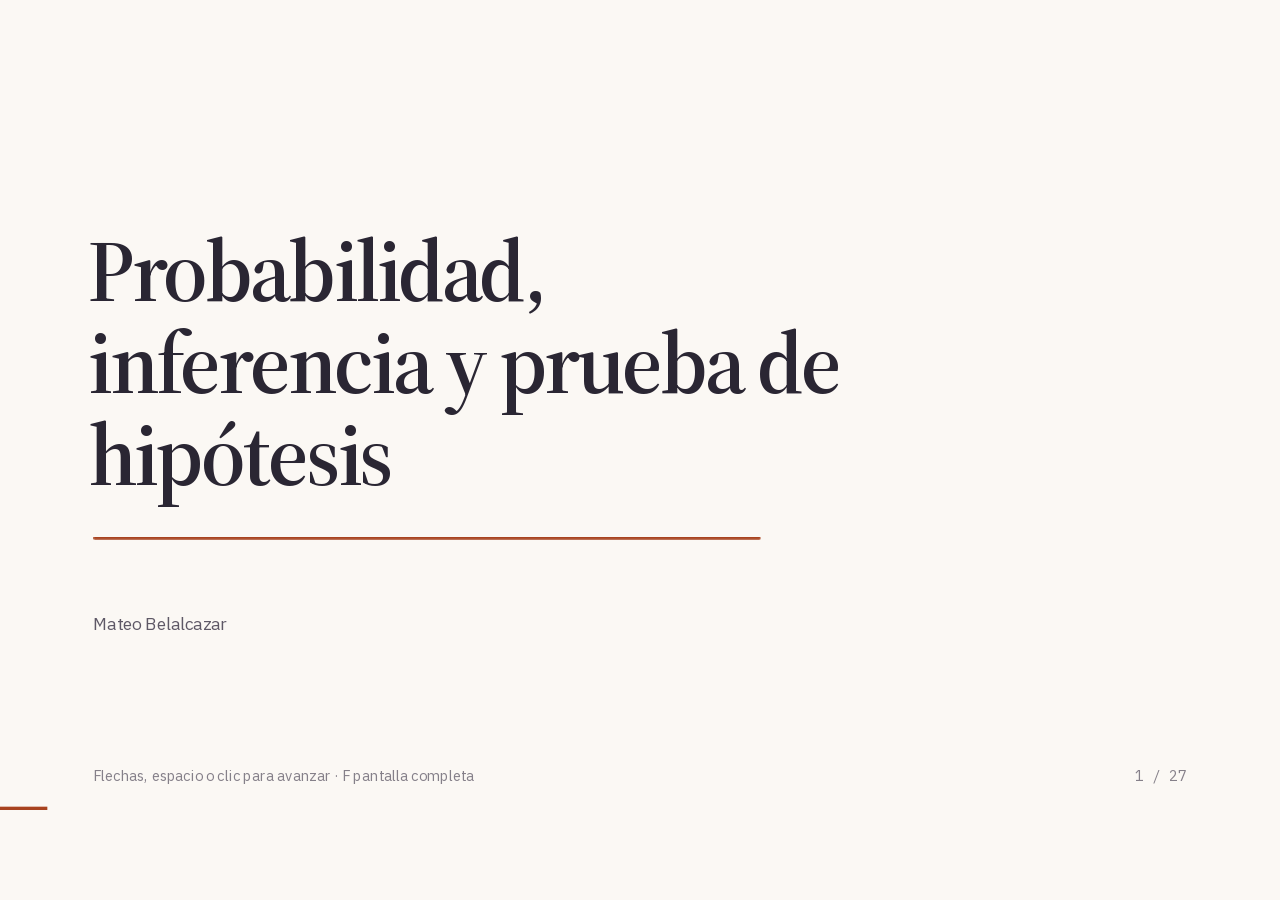
==== estadistica/2026-2/probabilidad-inferencia-y-prueba-de-hipotesis/index.html @ 4b1bc94d "Publica Probabilidad, inferencia y prueba de hipótesis (estadistica/2026-2/probabilidad-inferencia-y" ====
<!doctype html>
<html lang="es">
<head>
<meta charset="utf-8">
<meta name="viewport" content="width=device-width, initial-scale=1">
<title>Probabilidad, inferencia y prueba de hipótesis</title>
<link rel="stylesheet" href="motor/motor.css">
<link rel="stylesheet" href="clase.css">
</head>
<body>
<!-- Clase 13 de Estadística (2026-2). Contenido: el Word base de la clase
     (encuesta del 21 nov y notas del docente del 22 nov). Motor: copia fija en motor/ (uso en motor/MOTOR.md).
     Figuras propias en clase.js.
     Revisar: uv run ~/Desktop/Cursos/diapositivas-web/herramientas/clase.py revisar <carpeta de la clase> -->
<main id="lienzo" data-titulo="Probabilidad, inferencia y prueba de hipótesis">

  <!-- 1 Portada -->
  <section class="diapositiva portada">
    <h1 class="largo">Probabilidad, inferencia y prueba de hipótesis</h1>
    <hr class="regla">
    <p class="pie">Mateo Belalcazar</p>
  </section>

  <!-- 2 Puente · flechas · foco por pasos · 3 (la flecha de muestra a población en el último) -->
  <section class="diapositiva">
    <h2>De la muestra a la población</h2>
    <ul class="lista ancho">
      <li>En la investigación científica buscamos <b>analizar datos</b> y obtener <b>conclusiones</b>.</li>
      <li>Casi siempre esas conclusiones se basan en un grupo de personas, pero buscamos generalizarlas a un grupo <b>más amplio</b>. Por eso en estadística se distinguen dos tipos de análisis.</li>
    </ul>
    <ol class="bloque flechas" data-foco>
      <li><h3>Análisis descriptivo</h3><ul class="lista"><li>Describe la <b>muestra</b>, es decir, las personas que respondieron el cuestionario, o la base de datos directamente.</li><li>Sus conclusiones se limitan a esas personas.</li><li>Se resume con <b>estadísticos</b> como la media, la desviación estándar o las frecuencias.</li></ul></li>
      <li><h3>Análisis inferencial</h3><ul class="lista"><li>Busca <b>generalizar</b> a personas que no participaron.</li><li>Por ejemplo, a todos los estudiantes de psicología.</li><li>Usa la muestra para <b>estimar</b> cómo es la <b>población</b>.</li></ul></li>
    </ol>
    <svg class="diagrama de-muestra" viewBox="0 0 1640 56" aria-label="De la muestra a la población">
      <g data-paso>
        <text class="principal" x="400" y="28">muestra</text>
        <path class="flecha principal" d="M540 28 L1080 28"/>
        <text class="principal" x="1240" y="28">población</text>
      </g>
    </svg>
  </section>

  <!-- 3 Concepto · diagrama geométrico · trazo que se dibuja · 2 -->
  <section class="diapositiva">
    <h2>Población y muestra</h2>
    <div class="columnas centradas" style="--plantilla: 700px 1fr">
      <svg class="diagrama poblacion" viewBox="0 0 700 560">
        <circle cx="350" cy="285" r="262"/>
        <text x="350" y="92">Población</text>
        <g data-paso>
          <circle class="principal" cx="350" cy="380" r="118"/>
          <text class="principal" x="350" y="358">Muestra</text>
          <text class="principal it" x="350" y="412">M</text>
        </g>
        <g data-paso>
          <path class="flecha principal" d="M350 262 L350 196"/>
          <text class="nota inicio" x="370" y="232">estima</text>
          <text class="it" x="350" y="160">μ</text>
        </g>
      </svg>
      <div class="pila">
        <ul class="lista">
          <li>La <b>población</b> es el conjunto completo de personas que nos interesa estudiar.</li>
          <li>Sus características son <b>parámetros</b> (μ) y casi nunca las conocemos, porque habría que medir a todos.</li>
          <li>La <b>muestra</b> es la parte de la población que sí medimos.</li>
          <li>Sus características son <b>estadísticos</b> (<span class="sim">M</span>) y sirven para <b>estimar</b> los parámetros.</li>
        </ul>
        <p class="recuadro" data-paso="2">La <b>inferencia</b> usa lo que medimos en la <b>muestra</b> para hablar de toda la <b>población</b>.</p>
      </div>
    </div>
  </section>

  <!-- 4 Concepto · cajas sólidas en tres columnas · foco por pasos · 4 (la nota de la probabilidad en el último) -->
  <section class="diapositiva" id="inferencia">
    <h2>¿Para qué sirve la inferencia estadística?</h2>
    <ol class="bloque cajas" data-foco data-columnas="3">
      <li><h3>Estimaciones</h3><p>Conocer los <b>parámetros de la población</b> a partir de una muestra.</p><p><i>Ejemplo.</i> Si encuestamos a 300 estudiantes, ¿cuántas horas duermen en promedio todos los estudiantes de la universidad?</p></li>
      <li><h3>Predicciones</h3><p>Estimar los parámetros poblacionales <b>en el futuro</b>.</p><p><i>Ejemplo.</i> Con una encuesta a 1.000 votantes, ¿quién ganará las próximas elecciones?</p></li>
      <li><h3>Toma de decisiones</h3><p>Comparar estimadores frente a un parámetro.</p><p><i>Ejemplo.</i> Un grupo recibe una terapia y otro no. ¿La terapia reduce la ansiedad, o la diferencia entre los grupos se debe al azar?</p></li>
    </ol>
    <p class="recuadro" data-paso="4">Para entender la inferencia hay que entender primero la <b>probabilidad</b>, porque al generalizar de la muestra a la población siempre hay <b>incertidumbre</b>, y la probabilidad es la forma de cuantificarla.</p>
  </section>

  <!-- 5 Actividad ancla · monedas (clase.js) · proceso por clic · 2 -->
  <section class="diapositiva" id="moneda">
    <h2>Ejemplo 1: lanzar una moneda 10 veces</h2>
    <p>Imaginen que lanzamos una moneda <b>10 veces</b>. ¿Qué es más probable?</p>
    <ul class="lista">
      <li>Obtener <b>6 sellos</b>.</li>
      <li>Obtener <b>1 solo sello</b>.</li>
    </ul>
    <svg class="fig monedas" viewBox="0 0 1640 300" aria-label="Diez lanzamientos: nueve caras y un sello"></svg>
    <p class="recuadro" data-paso="2">¿Qué probabilidad había de que ocurriera <b>esto</b>? Cada uno responde y dice <b>por qué</b>.</p>
  </section>

  <!-- 6 Concepto · recta numérica · los puntos cambian · 4 -->
  <section class="diapositiva">
    <h2>Definición de probabilidad</h2>
    <div class="columnas centradas" style="--plantilla: minmax(0, 1fr) minmax(0, 1fr)">
      <ul class="lista">
        <li>La <b>probabilidad</b> cuantifica qué tan posible es que ocurra un suceso <b>aleatorio</b> (no se aplica a los determinísticos).</li>
        <li>Se expresa con un número entre <b>0</b> y <b>1</b>.</li>
        <li>Cuanto más cerca de 1, más probable es.</li>
        <li>No elimina la <b>incertidumbre</b> sobre el resultado, pero permite cuantificarla.</li>
      </ul>
      <div class="pila">
        <figure class="recta" data-de="0" data-a="1" data-marcas="0 0.5 1" data-activa="0; 0.5; 1" data-espera
                data-rotulos="0=Imposible; 0.5=Puede o no ocurrir; 1=Seguro"></figure>
        <ul class="bloque linea-lateral" data-foco>
          <li data-paso="1">Pasar una materia de psicología con un 1 en la nota final. <b><span class="sim">P</span>&nbsp;=&nbsp;0</b></li>
          <li data-paso="2">Que el próximo bebé que nazca en Cali sea niña. <b><span class="sim">P</span>&nbsp;≈&nbsp;0,5</b></li>
          <li data-paso="3">Tirar un dado y sacar un número del 1 al 6. <b><span class="sim">P</span>&nbsp;=&nbsp;1</b></li>
          <li data-paso="4">Y, ¿sacar un <b>7</b> al tirar un dado?</li>
        </ul>
      </div>
    </div>
  </section>

  <!-- 7 Concepto · cajas delineadas · foco por pasos · 2 -->
  <section class="diapositiva">
    <h2>Calcular la probabilidad, paso 1: experimento aleatorio</h2>
    <ul class="lista ancho">
      <li>Un <b>experimento aleatorio</b> es la reproducción controlada de un fenómeno.</li>
      <li><b>Conocemos de antemano</b> los resultados posibles, pero no podemos predecir <b>cuál saldrá</b> en cada intento.</li>
      <li>El <b>espacio muestral</b> (Ω) es el conjunto de todos los resultados posibles.</li>
      <li>Es lo primero que se identifica para <b>calcular una probabilidad</b>.</li>
    </ul>
    <ol class="bloque cajas delineadas" data-foco data-columnas="2">
      <li><h3>Moneda</h3><p class="mono">Ω = {cara, sello}</p><p>Dos resultados posibles en cada lanzamiento.</p></li>
      <li><h3>Dado</h3><p class="mono">Ω = {1, 2, 3, 4, 5, 6}</p><p>Seis resultados posibles, todos igual de probables.</p></li>
    </ol>
  </section>

  <!-- 8 Concepto · cifra grande · contador · 2 -->
  <section class="diapositiva">
    <h2>Calcular la probabilidad, paso 2: regla de Laplace</h2>
    <p class="ancho">Si todos los resultados de un experimento son <b>igual de probables</b>, la probabilidad de un suceso es la proporción de casos que lo cumplen.</p>
    <div class="cifra laplace"><span class="sim">P</span>(A) = <span class="fraccion"><span>casos favorables</span><span>casos posibles</span></span></div>
    <div class="pila" data-paso="1">
      <div class="cifra mediana" data-contar><span class="sim">P</span>(cara) = 1/2 = 0,50</div>
      <div class="cifra mediana" data-contar><span class="sim">P</span>(sacar un 6) = 1/6 ≈ 0,17</div>
    </div>
    <p class="recuadro" data-paso="2">La regla equivale a una <b>frecuencia relativa teórica</b>, porque divide los casos favorables entre el total de casos posibles <b>antes</b> de realizar el experimento.</p>
  </section>

  <!-- 9 Concepto · máquina de Galton (clase.js) · proceso por clic · 5 (tres bolas una por una, 100 y 1.000) -->
  <section class="diapositiva arriba" id="galton">
    <h2>La máquina de Galton</h2>
    <div class="columnas centradas" style="--plantilla: minmax(0, 1fr) 900px">
      <ul class="lista">
        <li>Cada clavo es una <b>moneda</b>.</li>
        <li>Si sale cara, la bola va a la derecha, y si sale sello, a la izquierda.</li>
        <li>Cada bola pasa por diez clavos, así que es como lanzar <b>diez monedas</b> y contar las caras.</li>
        <li data-paso="5">Los resultados <b>centrales</b> (4, 5 o 6 caras) son los más frecuentes.</li>
        <li data-paso="5">Los <b>extremos</b> (0 o 10 caras) son muy poco frecuentes.</li>
        <li data-paso="5">Con muchas bolas, el histograma se aproxima a una curva en forma de <b>campana</b>.</li>
      </ul>
      <svg class="fig galton" viewBox="380 0 880 670" aria-label="Máquina de Galton con el histograma de caras"></svg>
    </div>
  </section>

  <!-- 10 Concepto · la misma máquina con un test respondido al azar (clase.js) · proceso por clic · 7 + deslizador de la probabilidad -->
  <section class="diapositiva arriba" id="test">
    <h2>Un test de 10 preguntas respondido al azar</h2>
    <div class="columnas centradas" style="--plantilla: minmax(0, 1fr) 780px">
      <div class="pila">
        <ul class="lista">
          <li>Cada bola es un <b>estudiante</b> que responde, <b>sin haber estudiado</b>, un examen de 10 preguntas de verdadero o falso.</li>
          <li>Cada clavo es una <b>pregunta</b>. Si acierta, la bola va a la derecha (+1 punto), y si falla, a la izquierda (0 puntos), con probabilidad 1/2, como al lanzar una moneda.</li>
          <li>La casilla donde cae la bola es su <b>puntaje total</b>, de 0 a 10.</li>
        </ul>
        <div class="relevo">
          <p class="recuadro" data-paso="1"><b>Un estudiante.</b> No podemos predecir su puntaje exacto, pero vemos cómo se construye pregunta por pregunta. Saca <b data-resultado="0"></b>.</p>
          <p class="recuadro" data-paso="2"><b>Otro estudiante.</b> Responde igual, al azar, y saca <b data-resultado="1"></b>. El puntaje cambia de una persona a otra.</p>
          <p class="recuadro" data-paso="3"><b>Un tercer estudiante.</b> Saca <b data-resultado="2"></b>. Con tres personas todavía no se ve ningún patrón.</p>
          <p class="recuadro" data-paso="4"><b>100 estudiantes.</b> Es como aplicar el test a un curso completo que responde al azar. La mayoría queda en el medio.</p>
          <p class="recuadro" data-paso="5"><b>1.000 estudiantes.</b> Los puntajes <b>centrales</b> (4, 5 o 6 aciertos) son los más frecuentes y los <b>extremos</b> (0 o 10) son muy poco frecuentes.</p>
          <p class="recuadro" data-paso="6"><b>¿Y si el test es fácil o difícil?</b> Si la probabilidad de acertar es alta, los puntajes se amontonan arriba; si es baja, abajo. En los dos casos la distribución queda <b>sesgada</b>, es decir, asimétrica.</p>
          <p class="recuadro" data-paso="7">¿Cuándo sospechamos que alguien <b>no</b> respondió al azar?</p>
        </div>
      </div>
      <div class="pila">
        <svg class="fig galton" viewBox="380 0 880 670" aria-label="Máquina de Galton con el histograma de puntajes"></svg>
        <div class="control en-fila prob-control" data-paso="6"><span class="rotulo-control">Probabilidad de acertar cada pregunta</span>
          <div class="cifra mediana prob-valor">0,50</div>
          <span class="extremo">Difícil</span>
          <input type="range" class="deslizador prob" min="0.1" max="0.9" step="0.05" value="0.5" aria-label="Probabilidad de acertar cada pregunta">
          <span class="extremo">Fácil</span></div>
      </div>
    </div>
  </section>

  <!-- 11 Concepto · línea de tiempo vertical · foco por pasos · 4 -->
  <section class="diapositiva" id="origen">
    <h2>Origen de la distribución normal</h2>
    <ol class="bloque linea-tiempo" data-foco>
      <li data-rotulo="1733"><h3>Abraham de Moivre</h3><p>La obtiene al calcular la probabilidad de sacar cierto número de caras en muchos lanzamientos de una moneda.</p></li>
      <li data-rotulo="1809"><h3>Carl Friedrich Gauss</h3><p>La usa para describir los errores al medir la posición de los astros. Por eso se le llama <b>campana de Gauss</b>.</p></li>
      <li data-rotulo="1810"><h3>Pierre-Simon Laplace</h3><p>Muestra que la suma de muchos efectos pequeños e independientes tiende a esta forma.</p></li>
      <li data-rotulo="Hacia 1890"><h3>Galton y Pearson</h3><p>Difunden el nombre <b>normal</b>, porque se creía que era la forma habitual en que se reparten las medidas.</p></li>
    </ol>
    <div class="recuadro" data-paso="4">
      <ul class="lista">
        <li>Por el <b>teorema del límite central</b>, lo que resulta de sumar muchos efectos pequeños e independientes tiende a ser normal, como en la máquina de Galton.</li>
        <li>La <b>ley de los grandes números</b> dice que, con muchos casos, la media de la muestra se acerca a la media de la población.</li>
        <li>Hoy sabemos que no todas las variables son normales. El tiempo de reacción, por ejemplo, es <b>asimétrico</b>.</li>
      </ul>
    </div>
  </section>

  <!-- 12 Concepto · curva normal (clase.js) · los puntos cambian · 2 -->
  <section class="diapositiva arriba" id="normal">
    <h2>Distribución normal: curva normal o campana de Gauss</h2>
    <ul class="lista ancho">
      <li>La <b>distribución normal</b> es una distribución de probabilidad continua, <b>simétrica</b> y con forma de <b>campana</b>, en la que la media, la mediana y la moda coinciden.</li>
      <li>Queda definida por dos valores, la <b>media</b>, que marca el centro, y la <b>desviación estándar</b>, que marca qué tan ancha es.</li>
      <li>La mayoría de los datos queda cerca de la media y, mientras más nos alejamos de ella, hay menos casos.</li>
    </ul>
    <svg class="fig normal" viewBox="0 0 1640 430" aria-label="Histograma de datos con la curva normal"></svg>
  </section>

  <!-- 13 Caso · cajas delineadas · foco por pasos · 3 -->
  <section class="diapositiva">
    <h2>Ejemplo 2: memoria en jóvenes y adultos mayores</h2>
    <p class="ancho">Un grupo de investigación de <b>Cali</b> quiere saber si la memoria cambia con la edad.</p>
    <ol class="bloque cajas delineadas" data-foco data-columnas="3">
      <li><h3>Participantes</h3><p>60 personas, 30 <b class="x">estudiantes universitarios</b> de 18 a 25 años y 30 <b class="y">adultos mayores</b> de 65 a 80 años que asisten a centros de día de la ciudad.</p></li>
      <li><h3>Prueba</h3><p>Todos presentaron la misma prueba de <b>memoria verbal</b>. Escucharon una lista de palabras y, 20 minutos después, dijeron todas las que recordaban. El puntaje va de 0 a 100.</p></li>
      <li><h3>Pregunta</h3><p>¿La memoria de los <b class="x">jóvenes</b> es distinta de la de los <b class="y">mayores</b>, o la diferencia entre sus medias puede deberse al <b>azar</b> del muestreo?</p></li>
    </ol>
    <p class="nota">Caso con fines didácticos.</p>
  </section>

  <!-- 14 Caso · curvas de grupos (clase.js) · los puntos cambian · 3 + deslizador -->
  <section class="diapositiva arriba" id="memoria">
    <h2>Ejemplo 2: las curvas de los dos grupos</h2>
    <div class="columnas" style="--plantilla: 1000px minmax(0, 1fr)">
      <div class="pila">
        <svg class="fig curvas" viewBox="0 0 1100 470" aria-label="Curvas de memoria de jóvenes y mayores"></svg>
        <div class="control en-fila"><span class="rotulo-control">Diferencia de medias</span>
          <div class="cifra mediana dif">9,3</div>
          <input type="range" class="deslizador" min="0" max="24" step="0.1" value="9.3" aria-label="Diferencia de medias"></div>
      </div>
      <div class="pila lado-texto">
        <ul class="lista">
          <li data-paso="2">Cuando las curvas se <b>solapan</b> mucho, la diferencia entre las medias podría deberse al <b>azar</b>. El investigador podría concluir: «¿Para qué hablar de dos grupos diferentes, si parecen comportarse igual?».</li>
          <li data-paso="3">Cuando se <b>separan</b>, es más difícil atribuirla al azar. El investigador podría concluir: «Definitivamente son dos grupos diferentes; no podemos tratar ambas poblaciones como iguales».</li>
        </ul>
      </div>
    </div>
  </section>

  <!-- 15 Concepto · cajas con línea lateral · foco por pasos · 2 -->
  <section class="diapositiva">
    <h2>La hipótesis de investigación</h2>
    <ul class="lista ancho">
      <li>Es una <b>respuesta provisional</b> a la pregunta de investigación.</li>
      <li>Predice cómo se relacionan dos o más variables y se pone a <b>prueba</b> con datos.</li>
      <li>Guía el diseño del estudio, la recolección de los datos y la <b>elección de la prueba</b> estadística.</li>
      <li>Toda hipótesis tiene <b>dos o más variables</b>, <b>conectores lógicos</b> y una <b>unidad de análisis</b>.</li>
    </ul>
    <ul class="bloque cajas con-linea" data-foco data-columnas="1">
      <li><h3>Pregunta</h3><p>¿El rendimiento académico se relaciona con el nivel educativo de los padres?</p></li>
      <li><h3>Hipótesis</h3><p>A <b>mayor</b> nivel educativo de los padres, <b>mayor</b> rendimiento académico.</p></li>
    </ul>
  </section>

  <!-- 16 Concepto · tabla · foco por pasos · 2 -->
  <section class="diapositiva">
    <h2>Tipos de hipótesis</h2>
    <ul class="lista ancho">
      <li>Según la pregunta, una hipótesis <b>compara grupos</b> o <b>relaciona variables</b>.</li>
      <li>Puede indicar o no la <b>dirección</b> que se espera. Las hipótesis con dirección se llaman <b>unilaterales</b> y las que no tienen dirección, <b>bilaterales</b>.</li>
    </ul>
    <table class="tabla" data-foco>
      <thead><tr><th></th><th>Sin dirección (bilateral)</th><th>Con dirección (unilateral)</th></tr></thead>
      <tbody>
        <tr><td><b>Comparación</b></td><td>El grupo 1 es <b>diferente</b> al grupo 2 en X</td><td>El grupo 1 tiene <b>más</b> X que el grupo 2</td></tr>
        <tr><td><b>Relación</b></td><td>X <b>se relaciona</b> con Y</td><td>A <b>mayor</b> X, <b>mayor</b> (o menor) Y</td></tr>
      </tbody>
    </table>
  </section>

  <!-- 17 Actividad · instrucciones · 0 -->
  <section class="diapositiva">
    <h2>Ejercicio: de la pregunta a la hipótesis</h2>
    <p>Por parejas, escriban la <b>hipótesis de investigación</b> de cada pregunta, una vez <b>sin dirección</b> y otra <b>con dirección</b>.</p>
    <ol class="instrucciones">
      <li>¿El tiempo en redes sociales se relaciona con la calidad del sueño?</li>
      <li>¿El estrés académico es distinto entre quienes trabajan y quienes no?</li>
      <li>¿El tipo de colegio se relaciona con la carrera que se elige?</li>
    </ol>
  </section>

  <!-- 18 Concepto · cajas sólidas · foco por pasos · 3 -->
  <section class="diapositiva">
    <h2>Hipótesis estadísticas</h2>
    <p class="ancho">En estadística, las hipótesis se escriben como afirmaciones sobre la <b>población</b> y siempre se plantean en un <b>par complementario</b>.</p>
    <ol class="bloque cajas" data-foco data-columnas="2">
      <li><h3>H<sub>0</sub>, hipótesis nula</h3><p>Es lo que se supone <b>cierto al inicio</b>. Dice que <b>no hay</b> diferencia o que <b>no hay</b> relación entre las variables.</p></li>
      <li><h3>H<sub>1</sub>, hipótesis alternativa</h3><p>Es la afirmación <b>contraria</b> a H<sub>0</sub>. Recoge lo que el investigador <b>espera</b> encontrar y lo que busca respaldar con los datos.</p></li>
    </ol>
    <div class="recuadro" data-paso>
      <ul class="lista">
        <li>Como en un <b>juicio</b>, el acusado es <b>inocente</b> (H<sub>0</sub>) hasta que las <b>pruebas</b> digan lo contrario.</li>
        <li>En la investigación, esas pruebas son los <b>datos</b> de la muestra.</li>
        <li>La hipótesis alternativa es lo que nos interesa. La respaldamos cuando los datos son un <b>«evento extraño»</b>, algo muy poco probable si H<sub>0</sub> fuera cierta.</li>
      </ul>
    </div>
  </section>

  <!-- 19 Concepto · tabla · foco por pasos · 4 · burbuja en cada signo -->
  <section class="diapositiva">
    <h2>Reglas para escribirlas</h2>
    <ul class="lista ancho">
      <li>H<sub>0</sub> siempre lleva el <b>=</b>, porque dice que no hay diferencia o no hay relación.</li>
      <li>H<sub>1</sub> lleva <b>≠</b> si la hipótesis no tiene dirección, y <b>&gt;</b> o <b>&lt;</b> si dice cuál grupo es mayor.</li>
    </ul>
    <table class="tabla regla" data-foco>
      <thead><tr><th></th><th>H<sub>0</sub></th><th>H<sub>1</sub></th></tr></thead>
      <tbody>
        <tr><td>Comparación sin dirección</td>
          <td class="mono"><span data-explica="la media de la población 1">μ<sub>1</sub></span> <span data-explica="las medias son iguales">=</span> μ<sub>2</sub></td>
          <td class="mono">μ<sub>1</sub> <span data-explica="las medias son distintas">≠</span> μ<sub>2</sub></td></tr>
        <tr><td>Comparación con dirección</td>
          <td class="mono">μ<sub>1</sub> <span data-explica="las medias son iguales">=</span> μ<sub>2</sub></td>
          <td class="mono">μ<sub>1</sub> <span data-explica="la media del grupo 1 es mayor">&gt;</span> μ<sub>2</sub></td></tr>
        <tr><td>Relación sin dirección</td><td>No hay relación</td><td>Hay relación entre X y Y</td></tr>
        <tr><td>Relación con dirección</td><td>No hay relación</td><td>Cuando X sube, Y también sube (o cuando X sube, Y baja)</td></tr>
      </tbody>
    </table>
  </section>

  <!-- 20 Caso · línea lateral con foco · foco por pasos · 3 -->
  <section class="diapositiva">
    <h2>Hipótesis del ejemplo de memoria</h2>
    <ul class="bloque linea-lateral" data-foco>
      <li><b>Hipótesis de investigación.</b> La memoria de los <b class="x">jóvenes</b> es <b>distinta</b> de la de los <b class="y">mayores</b>.</li>
      <li><b>H<sub>0</sub>.</b> Media de los <span class="x">jóvenes</span> = media de los <span class="y">mayores</span>. La memoria es <b>igual</b> en los dos grupos.</li>
      <li><b>H<sub>1</sub>.</b> Media de los <span class="x">jóvenes</span> ≠ media de los <span class="y">mayores</span>. La memoria es <b>distinta</b>.</li>
    </ul>
  </section>

  <!-- 21 Contraste · dos cajas delineadas · foco por pasos · 2 -->
  <section class="diapositiva" id="resultados">
    <h2>Resultado descriptivo y resultado inferencial</h2>
    <p class="ancho">Los datos del ejemplo 2 se pueden analizar de dos maneras.</p>
    <ol class="bloque cajas delineadas" data-foco data-columnas="2">
      <li><h3>Resultado descriptivo</h3>
        <table class="tabla">
          <thead><tr><th>Grupo</th><th class="num"><span class="sim">n</span></th><th class="num"><span class="sim">M</span></th><th class="num"><span class="sim">DE</span></th></tr></thead>
          <tbody>
            <tr><td class="x">Jóvenes</td><td class="num">30</td><td class="num">78,1</td><td class="num">9,00</td></tr>
            <tr><td class="y">Mayores</td><td class="num">30</td><td class="num">68,8</td><td class="num">9,31</td></tr>
          </tbody>
        </table>
        <ul class="lista">
          <li>En esta muestra, los jóvenes recordaron en promedio <b>9,3 puntos más</b> que los mayores.</li>
          <li>Esta conclusión se limita a las <b>60 personas</b> evaluadas.</li>
        </ul></li>
      <li><h3>Resultado inferencial</h3>
        <p>Para saber si la diferencia se puede generalizar a la población, se aplicó una prueba <b>t de Student</b> para muestras independientes. La prueba calcula qué tan probable sería una diferencia de 9,3 puntos, o mayor, si en la población los dos grupos tuvieran la misma memoria (H<sub>0</sub>).</p>
        <p class="mono resultado"><span class="sim">t</span>(58) = 3,95, <span class="sim">p</span> &lt; 0,001</p>
        <p>Una diferencia así sería muy poco probable por azar, y los datos apoyan <b>H<sub>1</sub></b>.</p></li>
    </ol>
  </section>

  <!-- 22 Concepto · línea lateral con foco · foco por pasos · 4 -->
  <section class="diapositiva">
    <h2>El valor <span class="sim">p</span></h2>
    <p class="ancho">El <b>valor <span class="sim">p</span></b> es la probabilidad de obtener un resultado igual de extremo que el observado, o más, <b>si H<sub>0</sub> fuera cierta</b>.</p>
    <ul class="bloque linea-lateral" data-foco>
      <li><b>Valor <span class="sim">p</span> pequeño.</b> Lo observado sería un <b>«evento extraño»</b> si H<sub>0</sub> fuera cierta. Los datos dan razones para <b>dudar</b> de H<sub>0</sub>.</li>
      <li><b>Valor <span class="sim">p</span> grande.</b> Lo observado es <b>esperable</b> si H<sub>0</sub> fuera cierta. Los datos no dan razones para dudar de ella.</li>
      <li>Va de <b>0 a 1</b>, como toda probabilidad. Cuanto más pequeño, más extraño es el resultado bajo H<sub>0</sub>.</li>
    </ul>
    <p class="recuadro" data-paso>El valor <span class="sim">p</span> <b>no</b> es la probabilidad de que H<sub>0</sub> sea cierta. Se calcula <b>suponiendo</b> que H<sub>0</sub> es cierta.</p>
  </section>

  <!-- 23 Retorno · barras binomiales (clase.js) · los puntos cambian · 3 -->
  <section class="diapositiva arriba" id="binomial">
    <h2>El valor <span class="sim">p</span> como área</h2>
    <ul class="lista ancho">
      <li>Si la moneda está <b>equilibrada</b> (H<sub>0</sub>), así se reparten los sellos en 10 lanzamientos.</li>
      <li>El <b>área</b> sombreada es el <b>valor <span class="sim">p</span></b>, la probabilidad de un resultado igual de extremo o más.</li>
    </ul>
    <div class="columnas lado-control ancho-lado">
      <svg class="fig binomial" viewBox="0 0 1060 470" aria-label="Probabilidad de 0 a 10 sellos"></svg>
      <ul class="lista">
        <li data-paso="2"><b>1 sello en 10 lanzamientos.</b> Un resultado así o más extremo aparece en 2 de cada 100 series (área = <b>0,02</b>). Es poco probable bajo H<sub>0</sub> y da razones para <b>dudar</b> de ella.</li>
        <li data-paso="3"><b>6 sellos en 10 lanzamientos.</b> Un resultado así o más extremo aparece en 75 de cada 100 series (área = <b>0,75</b>). Es esperable bajo H<sub>0</sub> y <b>no da razones</b> para dudar de ella.</li>
      </ul>
    </div>
  </section>

  <!-- 24 Retorno · curvas de grupos y curva del azar (clase.js) · los puntos cambian · 2 + deslizador -->
  <section class="diapositiva arriba" id="azar">
    <h2>La diferencia observada frente al azar</h2>
    <div class="columnas" style="--plantilla: 1000px minmax(0, 1fr)">
      <div class="pila">
        <svg class="fig curvas-azar" viewBox="0 0 1100 520" aria-label="Curvas de los grupos y curva del azar"></svg>
        <ul class="lista">
          <li>Si <b>H<sub>0</sub></b> fuera cierta, las diferencias que salen <b>por azar</b> se reparten así, alrededor de <b>0</b>.</li>
          <li>La diferencia real se compara con esa curva.</li>
        </ul>
      </div>
      <div class="pila lado-texto">
        <div class="control"><span class="rotulo-control">Diferencia de medias</span>
          <div class="cifra mediana dif">9,3</div>
          <input type="range" class="deslizador" min="0" max="24" step="0.1" value="9.3" aria-label="Diferencia de medias"></div>
        <div class="control" data-paso="2"><span class="rotulo-control">Área de las dos colas</span>
          <div class="cifra mediana principal area-valor">&lt; 0,001</div></div>
        <ul class="lista">
          <li data-paso="2">La diferencia observada, <b>9,3 puntos</b>, queda lejos del centro de la curva.</li>
          <li data-paso="2">Si H<sub>0</sub> fuera cierta, una diferencia así de grande, o mayor, aparecería en <b>menos de 1 de cada 1.000</b> muestras (<span class="sim">p</span> &lt; 0,001).</li>
          <li data-paso="2">Los datos apoyan <b>H<sub>1</sub></b>.</li>
        </ul>
      </div>
    </div>
  </section>

  <!-- 25 Actividad · reporte 3 en clase · 1 -->
  <section class="diapositiva" id="reporte">
    <h2>Reporte 3 en clase</h2>
    <div class="columnas centradas" style="--plantilla: 1fr 860px">
      <div class="pila">
        <p>Por equipos, sobre su proyecto.</p>
        <ol class="instrucciones">
          <li>Escriban su <b>hipótesis de investigación</b>.</li>
          <li>Escriban <b>H<sub>0</sub> y H<sub>1</sub></b> con la regla.</li>
          <li>Llenen la <b>tabla resumen</b> de la E3.</li>
        </ol>
        <p>Lo terminan y lo entregan el <b>domingo 29</b>.</p>
      </div>
      <div class="pila">
        <table class="tabla pruebas" data-paso="1">
          <thead><tr><th>Tipo de análisis</th><th>Paramétrica</th><th>No paramétrica</th></tr></thead>
          <tbody>
            <tr><td>Comparación de 2 grupos</td><td>t de Student</td><td>U de Mann-Whitney</td></tr>
            <tr><td>Comparación de 3 o más grupos</td><td>ANOVA</td><td>Kruskal-Wallis</td></tr>
            <tr><td>Dos cualitativas</td><td>—</td><td>Chi cuadrado (χ²)</td></tr>
            <tr><td>Dos cuantitativas</td><td>Pearson</td><td>Spearman</td></tr>
          </tbody>
        </table>
      </div>
    </div>
  </section>

  <!-- 26 Síntesis · cajas con número · foco por pasos · 5 -->
  <section class="diapositiva">
    <h2>Síntesis</h2>
    <ol class="bloque cajas numeradas" data-foco data-columnas="2">
      <li><p>La <b>inferencia</b> usa la <b>muestra</b> para hablar de la <b>población</b>.</p></li>
      <li><p>La <b>probabilidad</b> cuantifica, entre 0 y 1, qué tan <b>posible</b> es un resultado.</p></li>
      <li><p><b>H<sub>0</sub></b> afirma que no hay diferencia o relación, y <b>H<sub>1</sub></b> afirma lo contrario.</p></li>
      <li><p>El <b>valor <span class="sim">p</span></b> es la probabilidad de un resultado igual de extremo o más si H<sub>0</sub> fuera cierta. Cuanto más pequeño, más razones hay para <b>dudar</b> de H<sub>0</sub>.</p></li>
    </ol>
    <p class="nota" data-paso>El criterio de decisión de <b>0,05</b> se estudia en la siguiente sesión.</p>
  </section>

  <!-- 27 Referencias -->
  <section class="diapositiva">
    <h2>Referencias</h2>
    <ul class="referencias">
      <li>Bologna, E. (2011). <i>Estadística para psicología y educación</i>. Editorial Brujas.</li>
      <li>Navarro, D. J., Foxcroft, D. R. y Faulkenberry, T. J. (2025). <i>Aprendiendo estadística con jamovi</i>.</li>
    </ul>
  </section>

</main>
<script src="motor/vendor/gsap.min.js"></script>
<script src="motor/motor.js"></script>
<script src="motor/objetos.js"></script>
<script src="datos/clase13.js"></script>
<script src="clase.js"></script>
</body>
</html>
---- estadistica/2026-2/probabilidad-inferencia-y-prueba-de-hipotesis/motor/motor.css ----
/* motor.css: el estilo base de todas las clases (DESIGN-v3.md y DECISIONES.md).
   Una clase solo enlaza este archivo; él trae la paleta, las fuentes y los objetos.
   Referencia de uso: MOTOR.md. */

@import url("paleta.css");
@import url("fuentes.css");
@import url("objetos.css");

*, *::before, *::after { box-sizing: border-box; margin: 0; padding: 0; }
html, body { height: 100%; overflow: hidden; background: var(--fondo); }
body { color: var(--tinta); font-family: var(--sans); -webkit-font-smoothing: antialiased; touch-action: manipulation; }

/* ---------- lienzo: 1920 × 1080, escalado a la ventana ---------- */
#lienzo { position: absolute; left: 50%; top: 50%; width: 1920px; height: 1080px; background: var(--fondo); transform-origin: center; overflow: hidden; }
.sin-transicion *, .sin-transicion *::before, .sin-transicion *::after { transition: none !important; }

/* ---------- diapositiva: 140 px a los lados, título a 96 px, nada por debajo de 980 px ---------- */
.diapositiva { position: absolute; inset: 0; width: 1920px; height: 1080px; visibility: hidden; display: flex; flex-direction: column; padding: 96px 140px 100px; }
.diapositiva.on { visibility: visible; }
.diapositiva.centrada { justify-content: center; }

/* separación entre bloques (sin especificidad: cualquier clase la cambia) */
:where(.diapositiva) > :where(* + *) { margin-top: 40px; }
:where(.diapositiva) > :where(h2 + .bajada) { margin-top: 20px; }
:where(.diapositiva) > :where(h2, .bajada) { margin-bottom: 64px; }
:where(.diapositiva) > :where(h2 + .bajada) { margin-bottom: 56px; }
:where(.diapositiva) > :where(h2:has(+ .bajada)) { margin-bottom: 0; }
:where(.diapositiva) > :where(h2 + :not(.bajada), .bajada + *) { margin-top: 0; }
/* el contenido bajo el título se centra en el espacio que queda; .arriba lo deja pegado al título */
:where(.diapositiva:not(.arriba):not(.portada)) > :where(h2 + :not(.bajada), .bajada + *, p.pregunta:first-child) { margin-top: auto; }
:where(.diapositiva:not(.arriba):not(.portada)) > :where(:last-child) { margin-bottom: auto; }
:where(.diapositiva) > :where(h2:last-child, .bajada:last-child) { margin-bottom: 64px; }
/* centro óptico: un poco por encima del centro geométrico (el espaciador cede si falta espacio) */
.diapositiva:not(.arriba):not(.portada)::after { content: ""; flex: 0 1 120px; }

/* ---------- texto ---------- */
:where(.diapositiva) > h2 { font: 600 72px/1.1 var(--serif); letter-spacing: -.012em; max-width: 1640px; }
:where(.diapositiva) p { font: 400 36px/1.4 var(--sans); max-width: 1320px; }
:where(.diapositiva) h3 { font: 600 40px/1.2 var(--serif); letter-spacing: -.005em; }
b, strong { font-weight: 700; }
.bajada { font: 400 28px/1.3 var(--sans); color: var(--tinta-2); }
.bajada b { color: var(--tinta); font-weight: 600; }
.bajada code { font: 400 25px/1 var(--mono); }
.nota { font: 400 28px/1.35 var(--sans); color: var(--tinta-2); }
:where(.diapositiva) p.nota { font: 400 28px/1.35 var(--sans); }
.nota b { color: var(--tinta); font-weight: 600; }
.ancho { max-width: none; }
.mono { font-family: var(--mono); font-weight: 500; letter-spacing: -.02em; }
/* subíndices (H<sub>0</sub>, μ<sub>1</sub>): las fuentes no traen los subíndices Unicode (₀, ₁) */
sub { font-size: .62em; line-height: 0; position: relative; vertical-align: baseline; top: .32em; }

/* color con significado: X en el principal, Y en el secundario */
.x { color: var(--principal); }
.y { color: var(--secundario); }
:is(b, strong, span, em).principal { color: var(--principal); }
:is(b, strong, span, em).secundario { color: var(--secundario); }

/* símbolos estadísticos: r, ρ, p en Source Serif itálica */
.sim, .cifra em { font-family: var(--serif); font-style: italic; font-weight: 400; }

/* máscara de los títulos: el texto sube desde abajo sin mover la composición */
.mascara { clip-path: inset(-.2em -1em -.28em -1em); }
.mascara > .m { display: inline-block; }

/* ---------- portada ---------- */
.diapositiva.portada { justify-content: center; padding-top: 40px; }
.portada > .antetitulo { font: 500 28px/1 var(--mono); color: var(--principal); letter-spacing: .01em; }
.portada > h1 { font: 600 196px/1 var(--serif); letter-spacing: -.035em; margin-left: -8px; max-width: 1150px; }
.portada > h1.largo { font-size: 132px; line-height: 1.04; }
:where(.portada) > :where(.antetitulo + h1) { margin-top: 30px; }
:where(.portada) > :where(hr.regla) { margin-top: 56px; }
:where(.portada) > :where(hr.regla + *) { margin-top: 40px; }
.portada > .sub { font: 400 46px/1.3 var(--sans); color: var(--tinta-2); max-width: 1000px; }
.portada > .sub b { color: var(--tinta); }
:where(.portada) > :where(.pie) { margin-top: 110px; }
.portada > .pie { font: 400 26px/1.3 var(--sans); color: var(--tinta-2); }
.portada > .motivo { position: absolute; right: 110px; top: 240px; width: 560px; height: 600px; margin: 0; }
hr.regla { border: 0; height: 4px; width: 1010px; background: var(--principal); border-radius: 2px; transform-origin: left; }

/* ---------- pregunta grande (palabra por palabra) ---------- */
:where(.diapositiva) p.pregunta { font: 400 92px/1.18 var(--serif); letter-spacing: -.015em; max-width: 1640px; }
.w { display: inline-block; overflow: hidden; vertical-align: top; padding: .1em 0 .16em; margin: -.1em 0 -.16em; }
.w > span { display: inline-block; }

/* subrayado que se dibuja bajo una palabra o una variable */
.subraya { position: relative; display: inline-block; white-space: nowrap; }
.subraya > .trazo-sub { position: absolute; left: 0; right: 0; bottom: 4px; height: 8px; border-radius: 4px; background: currentColor; transform-origin: left; }
.pregunta .subraya > .trazo-sub { bottom: 6px; }

/* ---------- etiquetas de variable ---------- */
.etiquetas { display: flex; flex-wrap: wrap; gap: 24px 56px; }
.etiqueta { display: inline-flex; align-items: center; gap: 18px; padding: 14px 30px; border-radius: 999px; font: 600 34px/1 var(--sans); background: var(--principal-tinte); color: var(--principal); }
.etiqueta[data-letra] { padding-left: 14px; }
.etiqueta > i { display: grid; place-items: center; width: 52px; height: 52px; border-radius: 50%; font: 700 30px/1 var(--sans); font-style: normal; color: #fff; background: var(--principal); }
.etiqueta.y { background: var(--secundario-tinte); color: var(--secundario); }
.etiqueta.y > i { background: var(--secundario); }

/* ---------- lista con viñetas: ideas una por línea, con la misma letra del texto ---------- */
.lista { list-style: none; max-width: 1400px; }
.lista.ancho { max-width: none; }
:where(.diapositiva) .lista > li { position: relative; padding-left: 42px; font: 400 36px/1.4 var(--sans); }
.lista > li + li { margin-top: 14px; }
.lista > li::before { content: ""; position: absolute; left: 6px; top: .7em; width: 12px; height: 12px; border-radius: 50%; background: var(--principal); transform: translateY(-50%); }
.lista b { font-weight: 700; }
.bloque .lista > li { font: inherit; padding-left: 30px; }
.bloque .lista > li::before { left: 3px; width: 10px; height: 10px; }
.flechas > li > .lista { margin-top: 26px; padding: 0 44px 0 36px; }

/* ---------- recuadro de idea clave ---------- */
.recuadro { background: var(--principal-tinte); border-left: 8px solid var(--principal); border-radius: 0 10px 10px 0; padding: 22px 30px; max-width: 1320px; }
:where(.diapositiva) .recuadro, :where(.diapositiva) p.recuadro { font: 400 32px/1.4 var(--sans); }
.recuadro.secundario { background: var(--secundario-tinte); border-left-color: var(--secundario); }

/* ---------- cifra grande ---------- */
.cifra { font: 500 112px/1 var(--mono); letter-spacing: -.03em; }
.cifra.mediana { font-size: 64px; }
.cifra.principal { color: var(--principal); }
.cifra.secundario { color: var(--secundario); }

/* ---------- fracción: numerador sobre denominador ---------- */
.fraccion { display: inline-flex; flex-direction: column; align-items: center; vertical-align: middle; margin: 0 .15em; text-align: center; }
.fraccion > * { display: block; padding: .04em .25em; }
.fraccion > * + * { border-top: .06em solid currentColor; }
.cifra .fraccion { font: 500 .4em/1.2 var(--sans); letter-spacing: 0; }

/* ---------- burbuja explicativa: data-explica="…" sobre un signo o una palabra ---------- */
[data-explica] { position: relative; cursor: help; text-decoration: underline dotted var(--tinta-2); text-decoration-thickness: 2px; text-underline-offset: .18em; }
[data-explica]::after { content: attr(data-explica); position: absolute; left: 50%; bottom: calc(100% + 14px); z-index: 5;
  padding: 10px 18px; border-radius: 10px; background: var(--tinta); color: var(--fondo); white-space: nowrap;
  font: 400 26px/1.3 var(--sans); font-style: normal; letter-spacing: 0;
  opacity: 0; transform: translate(-50%, 6px); pointer-events: none; transition: opacity .2s, transform .2s; }
[data-explica]:hover::after, [data-explica]:focus::after { opacity: 1; transform: translate(-50%, 0); }

/* ---------- deslizador: <input type="range" class="deslizador"> ---------- */
input.deslizador { -webkit-appearance: none; appearance: none; display: block; width: 100%; height: 48px; margin: 0; background: transparent; cursor: ew-resize; }
input.deslizador:focus { outline: none; }
input.deslizador::-webkit-slider-runnable-track { height: 6px; border-radius: 3px; background: var(--linea); }
input.deslizador::-webkit-slider-thumb { -webkit-appearance: none; width: 30px; height: 30px; margin-top: -12px; border: 0; border-radius: 50%; background: var(--tinta); }
input.deslizador::-moz-range-track { height: 6px; border-radius: 3px; background: var(--linea); }
input.deslizador::-moz-range-thumb { width: 30px; height: 30px; border: 0; border-radius: 50%; background: var(--tinta); }
.control { display: flex; flex-direction: column; gap: 6px; }
.control > .rotulo-control { font: 600 24px/1.2 var(--sans); color: var(--tinta-2); }

/* ---------- composición ---------- */
.columnas { display: grid; grid-template-columns: var(--plantilla, repeat(var(--n, 2), minmax(0, 1fr))); gap: 40px 72px; align-items: start; }
.columnas.centradas { align-items: center; }
.columnas > * { min-width: 0; }
:where(.columnas) > :where(* + *) { margin-top: 0; }
.pila { display: flex; flex-direction: column; gap: 32px; }
:where(.pila) > :where(* + *) { margin-top: 0; }
.relevo { display: grid; }
.relevo > * { grid-area: 1 / 1; }
:where(.relevo) > :where(* + *) { margin-top: 0; }
.abajo { margin-top: auto !important; }

/* ---------- tabla APA: solo líneas horizontales ---------- */
.tabla { border-collapse: collapse; width: 100%; font: 400 34px/1.35 var(--sans); border-top: 3px solid var(--tinta); border-bottom: 3px solid var(--tinta); }
.tabla th { font-weight: 600; text-align: left; vertical-align: bottom; padding: 20px 24px; border-bottom: 2px solid var(--tinta); }
.tabla td { padding: 20px 24px; vertical-align: top; transition: background-color .35s; }
.tabla th.x, .tabla td.x { color: var(--principal); }
.tabla th.y, .tabla td.y { color: var(--secundario); }
.tabla tr.es-foco td { background: var(--principal-tinte); }
.tabla .num { font-family: var(--mono); text-align: right; }

/* ---------- medios: figura del motor, video publicado, lámina ---------- */
.medio { display: flex; flex-direction: column; gap: 14px; }
.medio img, .medio video, .medio iframe { display: block; max-width: 100%; max-height: 640px; border: 0; border-radius: 6px; }
.medio figcaption { font: 400 26px/1.35 var(--sans); color: var(--tinta-2); }

/* ---------- actividad ---------- */
.instrucciones { list-style: none; counter-reset: paso; max-width: 1320px; }
.instrucciones > li { counter-increment: paso; position: relative; padding-left: 64px; font: 400 36px/1.4 var(--sans); }
.instrucciones > li::before { content: counter(paso); position: absolute; left: 0; top: 0; font: 500 36px/1.4 var(--mono); color: var(--principal); }
.instrucciones > li + li { margin-top: 28px; }

/* ---------- referencias APA (sangría francesa) ---------- */
.referencias { list-style: none; max-width: 1500px; }
.referencias > li { font: 400 28px/1.45 var(--sans); padding-left: 1.5em; text-indent: -1.5em; }
.referencias > li + li { margin-top: 18px; }

/* ---------- marco: pie, contador y barra de progreso ---------- */
#pie-izq, #pie-der { position: absolute; bottom: 40px; font: 400 22px/1 var(--sans); color: var(--tinta-2); opacity: .75; pointer-events: none; }
#pie-izq { left: 140px; }
#pie-der { right: 140px; font-family: var(--mono); }
#progreso { position: absolute; left: 0; bottom: 0; height: 5px; width: 0; background: var(--principal); pointer-events: none; }

/* ---------- celular en vertical (o ?movil): todas las diapositivas, una debajo de otra ---------- */
html.desplazar, body.desplazar { overflow: auto; height: auto; }
body.desplazar { overflow-x: hidden; }
body.desplazar #lienzo { position: static; transform: none !important; width: auto; height: auto; overflow: visible; }
body.desplazar .diapositiva { position: relative; visibility: visible; transform-origin: top left; border-bottom: 1px solid var(--linea); }
body.desplazar #pie-izq, body.desplazar #pie-der, body.desplazar #progreso { display: none; }
---- estadistica/2026-2/probabilidad-inferencia-y-prueba-de-hipotesis/clase.css ----
/* clase.css: la disposición de las figuras propias de la clase 13 (clase.js).
   Los colores salen siempre de motor/paleta.css; aquí no se escribe ningún color. */

/* ── figuras: lo común ── */
.fig { display: block; width: 100%; height: auto; overflow: visible; }
.fig text { font: 400 24px var(--mono); fill: var(--tinta-2); text-anchor: middle; dominant-baseline: central; }
.fig text.inicio { text-anchor: start; }
.fig text.fin { text-anchor: end; }
.fig text.rot { font: 400 25px var(--sans); }
.fig .eje { fill: none; stroke: var(--tinta); stroke-width: 2.5; }
.fig .tick { stroke: var(--tinta); stroke-width: 2; }

/* ── D5 · monedas ── */
.monedas .moneda circle { stroke-width: 5; }
.monedas .cara circle { fill: var(--principal); stroke: var(--principal); }
.monedas .sello circle { fill: var(--fondo); stroke: var(--secundario); }
.monedas .letra { font: 600 56px var(--serif); }
.monedas .cara .letra { fill: var(--fondo); }
.monedas .sello .letra { fill: var(--secundario); }
.monedas .conteo { font: 500 44px var(--mono); fill: var(--tinta); }

/* ── D2 · la flecha de muestra a población ── */
svg.de-muestra { width: 100%; height: auto; margin-top: 20px; }

/* ── D8 · regla de Laplace ── */
.cifra.laplace { font-size: 96px; }

/* ── D9 y D10 · máquina de Galton (monedas y test) ── */
svg.galton { width: 900px; }
#test svg.galton { width: 780px; }
.galton .clavo { fill: var(--tinta-2); }
.galton .divisor { stroke: var(--linea); stroke-width: 3; }
.galton .bola { fill: var(--principal); }
.galton .barra { fill: var(--principal-tinte); stroke: var(--principal-medio); stroke-width: 1.5; }
.galton .campana { fill: none; stroke: var(--principal); stroke-width: 5; stroke-linecap: round; }
.galton .letra-gal { font: 600 22px var(--sans); }
.galton .l-si { fill: var(--principal); }
.galton .l-no { fill: var(--secundario); }
.galton .res-gal { font: 600 26px var(--sans); fill: var(--tinta); }
/* D10 · el deslizador de la probabilidad de acertar, debajo de la máquina */
#test .prob-control { gap: 18px; }
#test .prob-control .rotulo-control { max-width: 170px; }
#test .prob-control .extremo { font: 400 24px var(--sans); color: var(--tinta-2); }

/* ── D12 · la curva normal ── */
svg.normal { width: 1440px; margin-inline: auto; }
.normal .punto { fill: var(--tinta-2); fill-opacity: .75; }
.normal .campana { fill: none; stroke: var(--principal); stroke-width: 5; stroke-linecap: round; }
.normal .banda-1 { fill: var(--principal-tinte); }
.normal .banda-2 { fill: var(--principal-tinte); fill-opacity: .45; }
.normal .media { stroke: var(--principal); stroke-width: 3; stroke-dasharray: 8 8; }
.normal .rot-banda { font: 600 26px var(--sans); fill: var(--principal); }
.normal .rot-media { font: italic 400 30px var(--serif); fill: var(--principal); }
.normal .titulo-ej { font: 600 30px var(--sans); fill: var(--tinta); }
.normal .nota-fig { font: italic 400 24px var(--sans); fill: var(--tinta-2); }

/* ── D11 · origen de la normal: el recuadro en lista ocupa todo el ancho ── */
#origen .recuadro { max-width: none; }

/* ── D3 · población y muestra ── */
.diagrama text.it { font-style: italic; font-size: 50px; }

/* ── D14 y D24 · curvas de los grupos (jóvenes en el principal, mayores en el secundario) ── */
.fig .area { mix-blend-mode: multiply; }
.fig .area.x { fill: var(--principal-tinte); }
.fig .area.y { fill: var(--secundario-tinte); }
.fig .curva { fill: none; stroke-width: 5; stroke-linejoin: round; }
.fig .curva.x { stroke: var(--principal); }
.fig .curva.y { stroke: var(--secundario); }
.fig .media-g { stroke-width: 3; stroke-dasharray: 8 8; }
.fig .media-g.x { stroke: var(--principal); }
.fig .media-g.y { stroke: var(--secundario); }
.fig .nombre-g { font: 600 28px var(--sans); }
.fig .nombre-g.x { fill: var(--principal); }
.fig .nombre-g.y { fill: var(--secundario); }
.fig .valor-g { font: 500 24px var(--mono); fill: var(--tinta); }
.lado-control { --plantilla: minmax(0, 1fr) 480px; align-items: center; }
.lado-control.ancho-lado { --plantilla: minmax(0, 1fr) 560px; }
/* el deslizador en una fila, debajo de la figura (D14) */
.control.en-fila { flex-direction: row; align-items: center; gap: 28px; }
.control.en-fila .deslizador { flex: 1; }
/* en las columnas laterales la lista va a 32 px (no menos) */
.lado-control .lista > li, .lado-texto .lista > li { font-size: 32px; }

/* ── D23 · barras de 0 a 10 sellos ── */
.binomial .barra { fill: var(--principal-tinte); stroke: var(--principal-medio); stroke-width: 1.5; transition: fill .35s; }
.binomial .barra.marcada { fill: var(--principal); stroke: var(--principal); }
.binomial .flechita { fill: var(--tinta); }
.binomial .rot-marcador { font: 600 28px var(--sans); fill: var(--tinta); }

/* ── D24 · la curva del azar ── */
.fig .area-azar { fill: var(--linea); }
.fig .curva-azar { fill: none; stroke: var(--tinta); stroke-width: 4; }
.fig .cola { fill: var(--principal); }
.fig .marca-dif { stroke: var(--principal); stroke-width: 4; }
.fig .marca-dif.espejo { stroke-dasharray: 8 8; stroke-opacity: .6; }
.fig .valor-dif { font: 600 28px var(--mono); fill: var(--principal); }

/* ── D18 · el recuadro del juicio, con lista (32 px, como todo recuadro) ── */
.recuadro .lista { max-width: none; }
.recuadro .lista > li { font-size: 32px; }

/* ── D19 · las reglas ── */
.tabla.regla th:nth-child(1) { width: 31%; }
.tabla.regla th:nth-child(2) { width: 25%; }
.tabla.regla td.mono { font-size: 36px; }

/* ── D21 · resultado descriptivo y resultado inferencial ── */
#resultados .tabla { font-size: 32px; margin: 6px 0 24px; }
#resultados .tabla th, #resultados .tabla td { padding: 12px 18px; }
#resultados .resultado { font: 500 34px/1.3 var(--mono); margin: 14px 0; }

/* ── D25 · reporte 3 ── */
#reporte .tabla { font-size: 30px; }
#reporte .tabla th, #reporte .tabla td { padding: 16px 18px; }
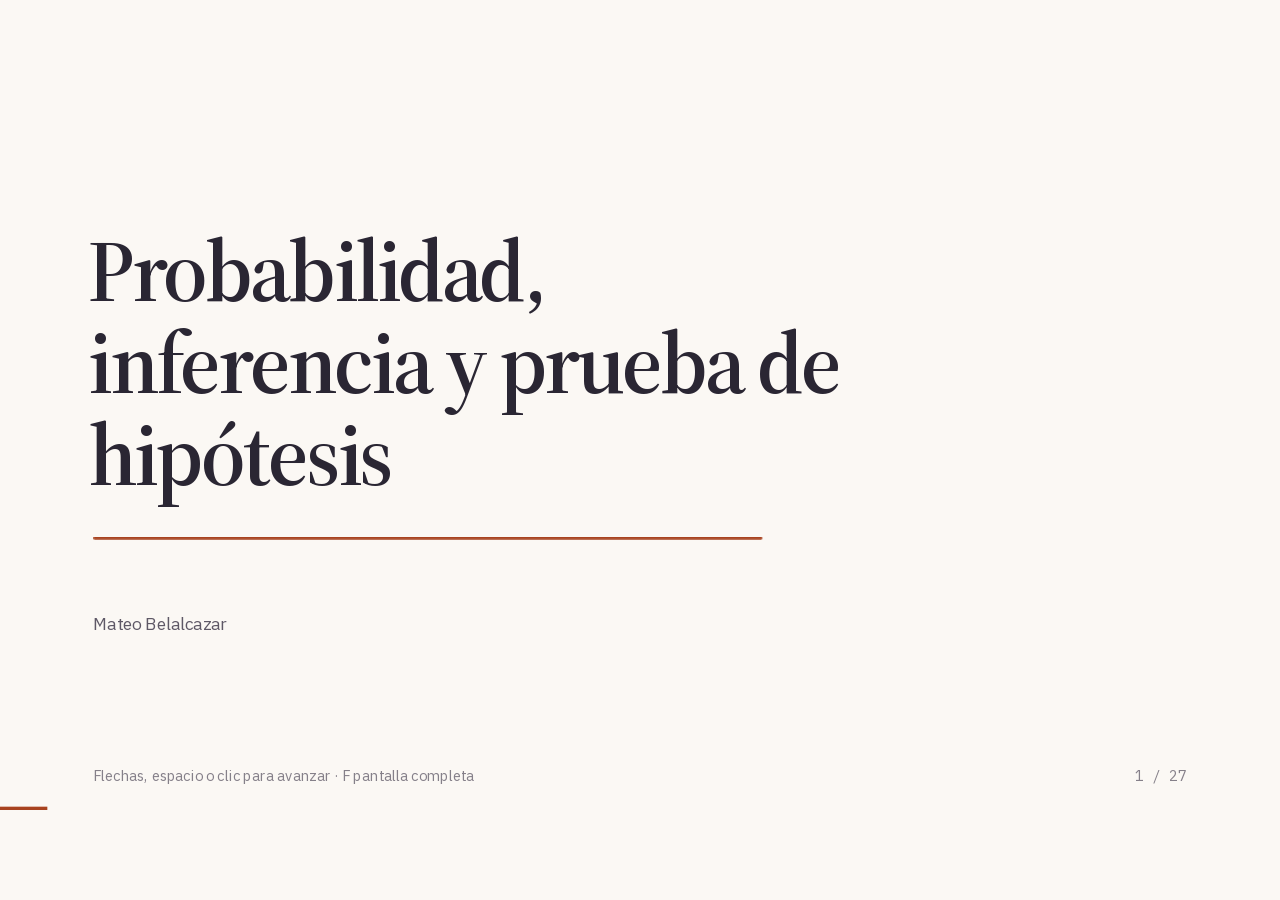
==== commit 5571d288: "Publica Probabilidad, inferencia y prueba de hipótesis (estadistica/2026-2/probabilidad-inferencia-y" ====
--- a/estadistica/2026-2/probabilidad-inferencia-y-prueba-de-hipotesis/index.html
+++ b/estadistica/2026-2/probabilidad-inferencia-y-prueba-de-hipotesis/index.html
@@ -202,8 +202,7 @@
     </ol>
     <div class="recuadro" data-paso="4">
       <ul class="lista">
-        <li>Por el <b>teorema del límite central</b>, lo que resulta de sumar muchos efectos pequeños e independientes tiende a ser normal, como en la máquina de Galton.</li>
-        <li>La <b>ley de los grandes números</b> dice que, con muchos casos, la media de la muestra se acerca a la media de la población.</li>
+        <li>Lo que suma muchos efectos pequeños tiende a ser normal (<b>teorema del límite central</b>).</li>
         <li>Hoy sabemos que no todas las variables son normales. El tiempo de reacción, por ejemplo, es <b>asimétrico</b>.</li>
       </ul>
     </div>
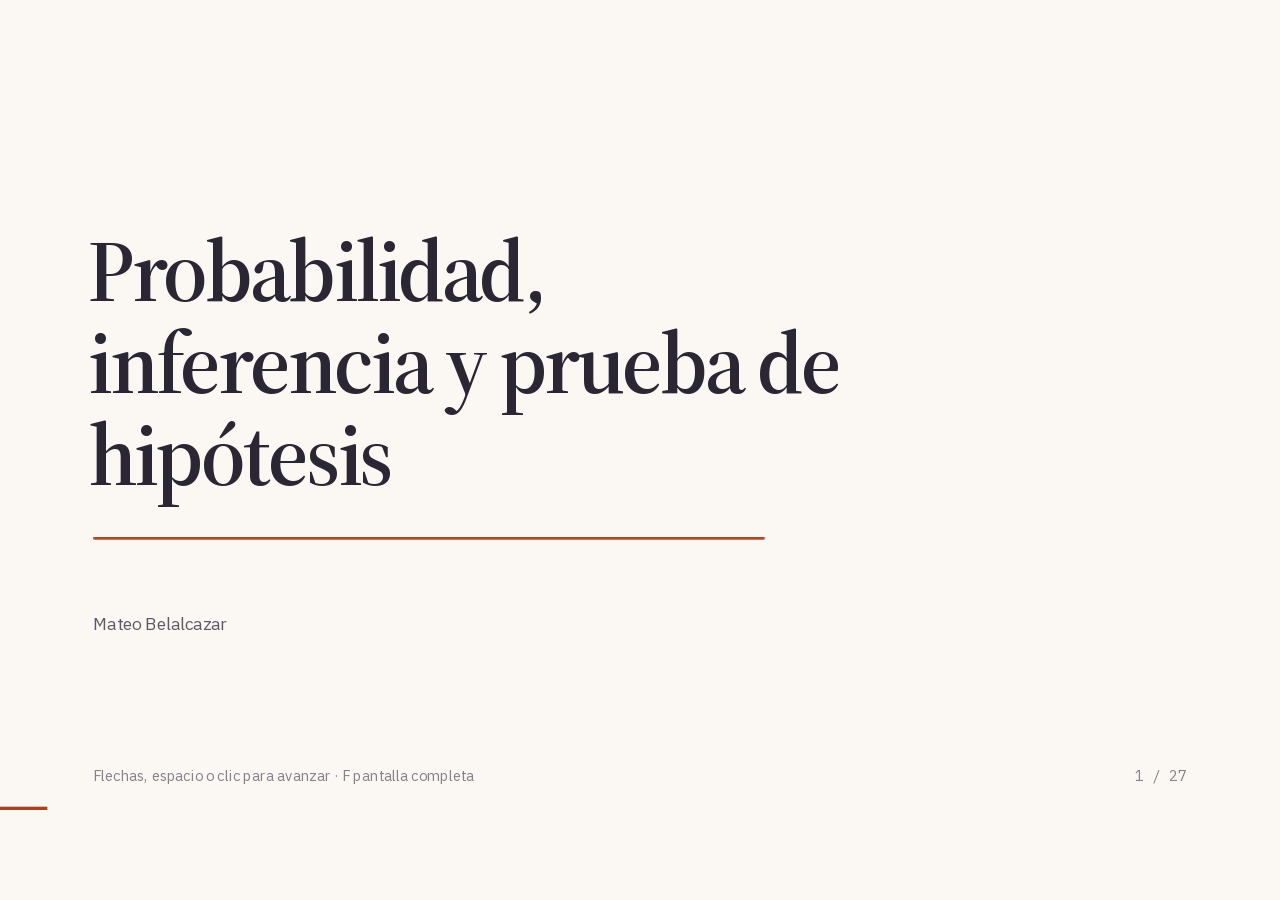
==== commit 5b475ba3: "Publica Probabilidad, inferencia y prueba de hipótesis (estadistica/2026-2/probabilidad-inferencia-y" ====
--- a/estadistica/2026-2/probabilidad-inferencia-y-prueba-de-hipotesis/index.html
+++ b/estadistica/2026-2/probabilidad-inferencia-y-prueba-de-hipotesis/index.html
@@ -208,15 +208,16 @@
     </div>
   </section>
 
-  <!-- 12 Concepto · curva normal (clase.js) · los puntos cambian · 2 -->
+  <!-- 12 Concepto · curva normal (clase.js) · la lista sale una a una y cada idea se marca en la figura · 4 -->
   <section class="diapositiva arriba" id="normal">
     <h2>Distribución normal: curva normal o campana de Gauss</h2>
     <ul class="lista ancho">
-      <li>La <b>distribución normal</b> es una distribución de probabilidad continua, <b>simétrica</b> y con forma de <b>campana</b>, en la que la media, la mediana y la moda coinciden.</li>
-      <li>Queda definida por dos valores, la <b>media</b>, que marca el centro, y la <b>desviación estándar</b>, que marca qué tan ancha es.</li>
-      <li>La mayoría de los datos queda cerca de la media y, mientras más nos alejamos de ella, hay menos casos.</li>
-    </ul>
-    <svg class="fig normal" viewBox="0 0 1640 430" aria-label="Histograma de datos con la curva normal"></svg>
+      <li data-paso="1">La <b>distribución normal</b> es una distribución de probabilidad continua, <b>simétrica</b> y con forma de <b>campana</b>.</li>
+      <li data-paso="2">Queda definida por dos valores, la <b>media</b>, que marca el centro, y la <b>desviación estándar</b>, que marca qué tan ancha es.</li>
+      <li data-paso="3">En ella, la <b>media</b>, la <b>mediana</b> y la <b>moda</b> coinciden.</li>
+      <li data-paso="4">La mayoría de los datos queda cerca de la media y, mientras más nos alejamos, hay menos casos.</li>
+    </ul>
+    <svg class="fig normal" viewBox="0 0 1640 410" aria-label="Histograma de datos con la curva normal"></svg>
   </section>
 
   <!-- 13 Caso · cajas delineadas · foco por pasos · 3 -->
--- a/estadistica/2026-2/probabilidad-inferencia-y-prueba-de-hipotesis/clase.css
+++ b/estadistica/2026-2/probabilidad-inferencia-y-prueba-de-hipotesis/clase.css
@@ -49,8 +49,13 @@
 .normal .banda-1 { fill: var(--principal-tinte); }
 .normal .banda-2 { fill: var(--principal-tinte); fill-opacity: .45; }
 .normal .media { stroke: var(--principal); stroke-width: 3; stroke-dasharray: 8 8; }
+.normal .linea-desvio { stroke: var(--tinta-2); stroke-width: 2.5; stroke-dasharray: 6 8; }
+.normal .rot-desvio { font: 500 24px var(--sans); fill: var(--tinta-2); }
+.normal .guia { fill: none; stroke: var(--tinta); stroke-width: 2.5; }
+.normal .rot-centro { font: 600 28px var(--sans); fill: var(--tinta); }
+.normal .rot-centro.x { fill: var(--principal); }
 .normal .rot-banda { font: 600 26px var(--sans); fill: var(--principal); }
-.normal .rot-media { font: italic 400 30px var(--serif); fill: var(--principal); }
+.normal .rot-media { font: 600 24px var(--sans); fill: var(--principal); }
 .normal .titulo-ej { font: 600 30px var(--sans); fill: var(--tinta); }
 .normal .nota-fig { font: italic 400 24px var(--sans); fill: var(--tinta-2); }
 
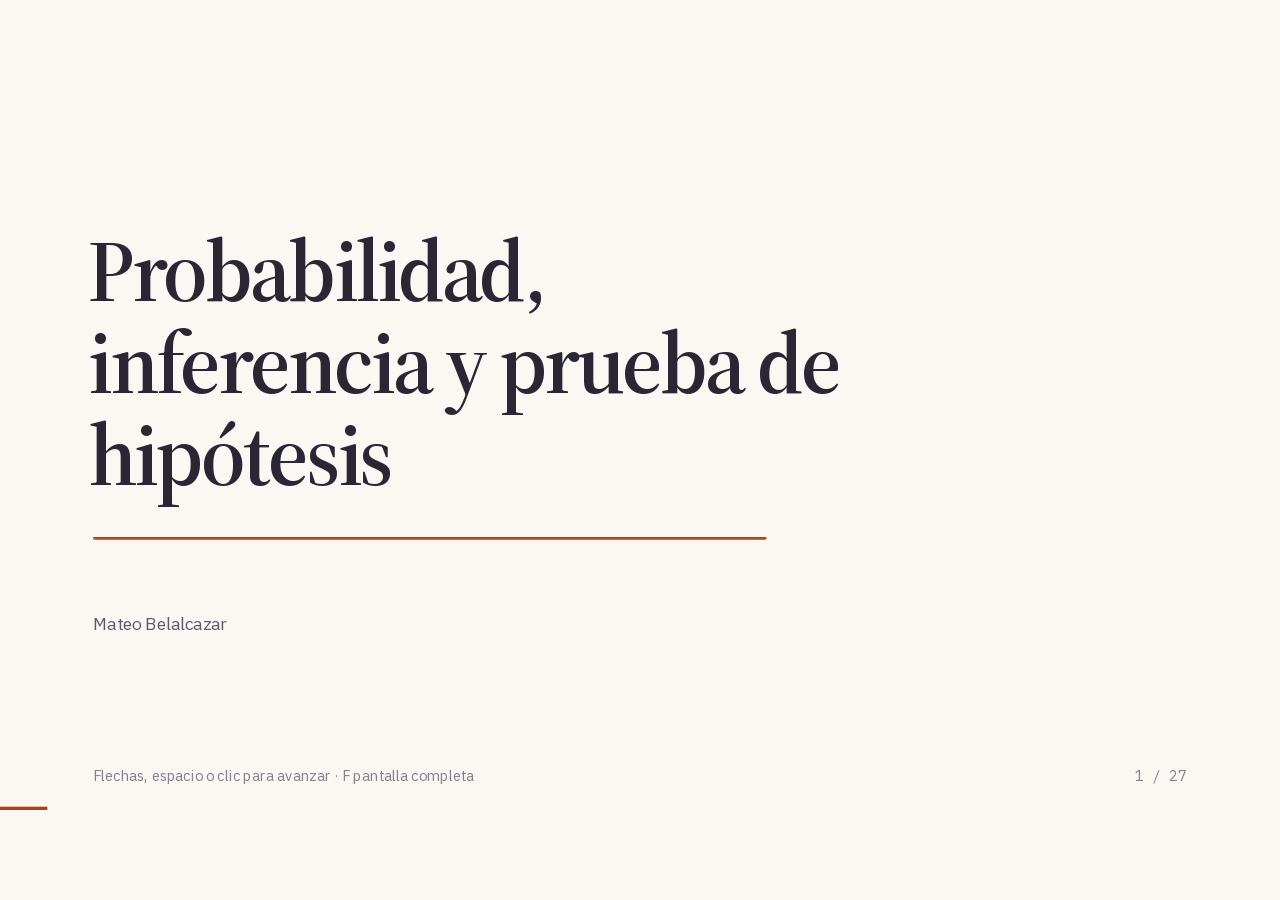
==== commit 224d1674: "Publica Probabilidad, inferencia y prueba de hipótesis (estadistica/2026-2/probabilidad-inferencia-y" ====
--- a/estadistica/2026-2/probabilidad-inferencia-y-prueba-de-hipotesis/index.html
+++ b/estadistica/2026-2/probabilidad-inferencia-y-prueba-de-hipotesis/index.html
@@ -321,11 +321,11 @@
       <thead><tr><th></th><th>H<sub>0</sub></th><th>H<sub>1</sub></th></tr></thead>
       <tbody>
         <tr><td>Comparación sin dirección</td>
-          <td class="mono"><span data-explica="la media de la población 1">μ<sub>1</sub></span> <span data-explica="las medias son iguales">=</span> μ<sub>2</sub></td>
-          <td class="mono">μ<sub>1</sub> <span data-explica="las medias son distintas">≠</span> μ<sub>2</sub></td></tr>
+          <td>media 1 <span class="signo" data-explica="las medias son iguales">=</span> media 2</td>
+          <td>media 1 <span class="signo" data-explica="las medias son distintas">≠</span> media 2</td></tr>
         <tr><td>Comparación con dirección</td>
-          <td class="mono">μ<sub>1</sub> <span data-explica="las medias son iguales">=</span> μ<sub>2</sub></td>
-          <td class="mono">μ<sub>1</sub> <span data-explica="la media del grupo 1 es mayor">&gt;</span> μ<sub>2</sub></td></tr>
+          <td>media 1 <span class="signo" data-explica="las medias son iguales">=</span> media 2</td>
+          <td>media 1 <span class="signo" data-explica="la media del grupo 1 es mayor">&gt;</span> media 2</td></tr>
         <tr><td>Relación sin dirección</td><td>No hay relación</td><td>Hay relación entre X y Y</td></tr>
         <tr><td>Relación con dirección</td><td>No hay relación</td><td>Cuando X sube, Y también sube (o cuando X sube, Y baja)</td></tr>
       </tbody>
--- a/estadistica/2026-2/probabilidad-inferencia-y-prueba-de-hipotesis/motor/motor.css
+++ b/estadistica/2026-2/probabilidad-inferencia-y-prueba-de-hipotesis/motor/motor.css
@@ -110,6 +110,8 @@
 .recuadro { background: var(--principal-tinte); border-left: 8px solid var(--principal); border-radius: 0 10px 10px 0; padding: 22px 30px; max-width: 1320px; }
 :where(.diapositiva) .recuadro, :where(.diapositiva) p.recuadro { font: 400 32px/1.4 var(--sans); }
 .recuadro.secundario { background: var(--secundario-tinte); border-left-color: var(--secundario); }
+/* debajo de una fila de cajas, flechas, etapas, anillos o línea de tiempo, el recuadro va centrado (decisión del 22 nov) */
+:where(.bloque.cajas, .bloque.etapas, .bloque.flechas, .bloque.anillos, .bloque.linea-tiempo:not(.vertical)) ~ .recuadro { margin-inline: auto; }
 
 /* ---------- cifra grande ---------- */
 .cifra { font: 500 112px/1 var(--mono); letter-spacing: -.03em; }
--- a/estadistica/2026-2/probabilidad-inferencia-y-prueba-de-hipotesis/clase.css
+++ b/estadistica/2026-2/probabilidad-inferencia-y-prueba-de-hipotesis/clase.css
@@ -108,7 +108,7 @@
 /* ── D19 · las reglas ── */
 .tabla.regla th:nth-child(1) { width: 31%; }
 .tabla.regla th:nth-child(2) { width: 25%; }
-.tabla.regla td.mono { font-size: 36px; }
+.tabla.regla .signo { font-weight: 600; padding: 0 .15em; }
 
 /* ── D21 · resultado descriptivo y resultado inferencial ── */
 #resultados .tabla { font-size: 32px; margin: 6px 0 24px; }
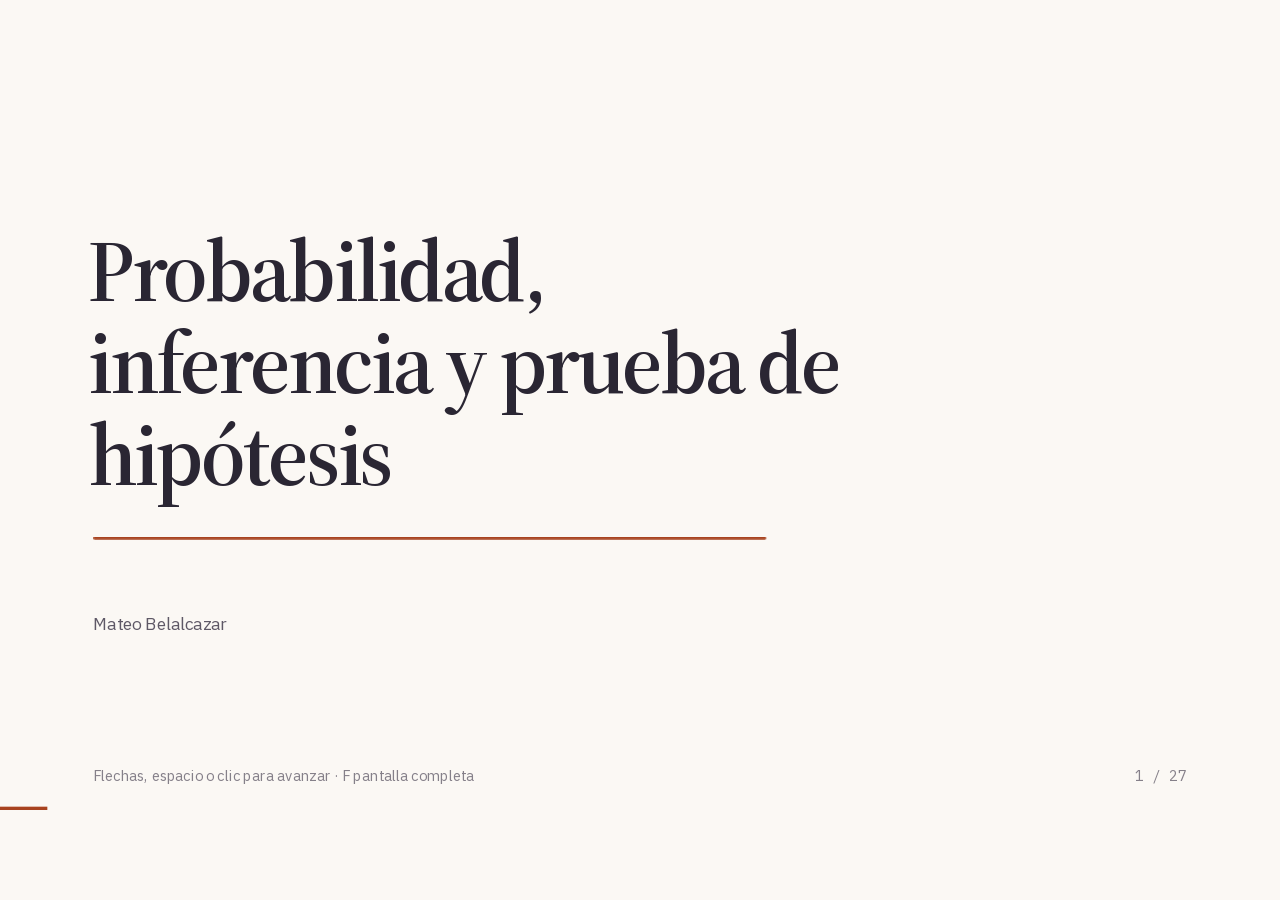
==== commit 841e5a29: "Publica Probabilidad, inferencia y prueba de hipótesis (estadistica/2026-2/probabilidad-inferencia-y" ====
--- a/estadistica/2026-2/probabilidad-inferencia-y-prueba-de-hipotesis/index.html
+++ b/estadistica/2026-2/probabilidad-inferencia-y-prueba-de-hipotesis/index.html
@@ -342,7 +342,7 @@
     </ul>
   </section>
 
-  <!-- 21 Contraste · dos cajas delineadas · foco por pasos · 2 -->
+  <!-- 21 Contraste · dos cajas delineadas · foco por pasos · 2 · redacción de artículo -->
   <section class="diapositiva" id="resultados">
     <h2>Resultado descriptivo y resultado inferencial</h2>
     <p class="ancho">Los datos del ejemplo 2 se pueden analizar de dos maneras.</p>
@@ -355,27 +355,21 @@
             <tr><td class="y">Mayores</td><td class="num">30</td><td class="num">68,8</td><td class="num">9,31</td></tr>
           </tbody>
         </table>
-        <ul class="lista">
-          <li>En esta muestra, los jóvenes recordaron en promedio <b>9,3 puntos más</b> que los mayores.</li>
-          <li>Esta conclusión se limita a las <b>60 personas</b> evaluadas.</li>
-        </ul></li>
+        <p>Los jóvenes obtuvieron un puntaje promedio de memoria más alto (<span class="sim">M</span> = 78,1; <span class="sim">DE</span> = 9,00) que los adultos mayores (<span class="sim">M</span> = 68,8; <span class="sim">DE</span> = 9,31).</p></li>
       <li><h3>Resultado inferencial</h3>
-        <p>Para saber si la diferencia se puede generalizar a la población, se aplicó una prueba <b>t de Student</b> para muestras independientes. La prueba calcula qué tan probable sería una diferencia de 9,3 puntos, o mayor, si en la población los dos grupos tuvieran la misma memoria (H<sub>0</sub>).</p>
-        <p class="mono resultado"><span class="sim">t</span>(58) = 3,95, <span class="sim">p</span> &lt; 0,001</p>
-        <p>Una diferencia así sería muy poco probable por azar, y los datos apoyan <b>H<sub>1</sub></b>.</p></li>
-    </ol>
-  </section>
-
-  <!-- 22 Concepto · línea lateral con foco · foco por pasos · 4 -->
+        <p>Una prueba <span class="sim">t</span> de Student para muestras independientes indicó que los jóvenes obtuvieron puntajes de memoria más altos que los adultos mayores, <span class="sim">t</span>(58) = 3,95, <span class="sim">p</span> &lt; 0,001.</li>
+    </ol>
+  </section>
+
+  <!-- 22 Concepto · línea lateral con foco · foco por pasos · 3 · explicaciones sencillas -->
   <section class="diapositiva">
     <h2>El valor <span class="sim">p</span></h2>
-    <p class="ancho">El <b>valor <span class="sim">p</span></b> es la probabilidad de obtener un resultado igual de extremo que el observado, o más, <b>si H<sub>0</sub> fuera cierta</b>.</p>
+    <p class="ancho">El <b>valor <span class="sim">p</span></b> indica qué tan raro sería nuestro resultado <b>si H<sub>0</sub> fuera cierta</b>.</p>
     <ul class="bloque linea-lateral" data-foco>
-      <li><b>Valor <span class="sim">p</span> pequeño.</b> Lo observado sería un <b>«evento extraño»</b> si H<sub>0</sub> fuera cierta. Los datos dan razones para <b>dudar</b> de H<sub>0</sub>.</li>
-      <li><b>Valor <span class="sim">p</span> grande.</b> Lo observado es <b>esperable</b> si H<sub>0</sub> fuera cierta. Los datos no dan razones para dudar de ella.</li>
-      <li>Va de <b>0 a 1</b>, como toda probabilidad. Cuanto más pequeño, más extraño es el resultado bajo H<sub>0</sub>.</li>
-    </ul>
-    <p class="recuadro" data-paso>El valor <span class="sim">p</span> <b>no</b> es la probabilidad de que H<sub>0</sub> sea cierta. Se calcula <b>suponiendo</b> que H<sub>0</sub> es cierta.</p>
+      <li><b>Valor <span class="sim">p</span> pequeño.</b> El resultado sería un <b>«evento extraño»</b> si H<sub>0</sub> fuera cierta. Por eso <b>dudamos</b> de H<sub>0</sub>.</li>
+      <li><b>Valor <span class="sim">p</span> grande.</b> El resultado es <b>común</b> si H<sub>0</sub> fuera cierta. No hay razones para dudar de H<sub>0</sub>.</li>
+      <li>Va de <b>0 a 1</b>, como toda probabilidad.</li>
+    </ul>
   </section>
 
   <!-- 23 Retorno · barras binomiales (clase.js) · los puntos cambian · 3 -->
--- a/estadistica/2026-2/probabilidad-inferencia-y-prueba-de-hipotesis/clase.css
+++ b/estadistica/2026-2/probabilidad-inferencia-y-prueba-de-hipotesis/clase.css
@@ -113,7 +113,6 @@
 /* ── D21 · resultado descriptivo y resultado inferencial ── */
 #resultados .tabla { font-size: 32px; margin: 6px 0 24px; }
 #resultados .tabla th, #resultados .tabla td { padding: 12px 18px; }
-#resultados .resultado { font: 500 34px/1.3 var(--mono); margin: 14px 0; }
 
 /* ── D25 · reporte 3 ── */
 #reporte .tabla { font-size: 30px; }
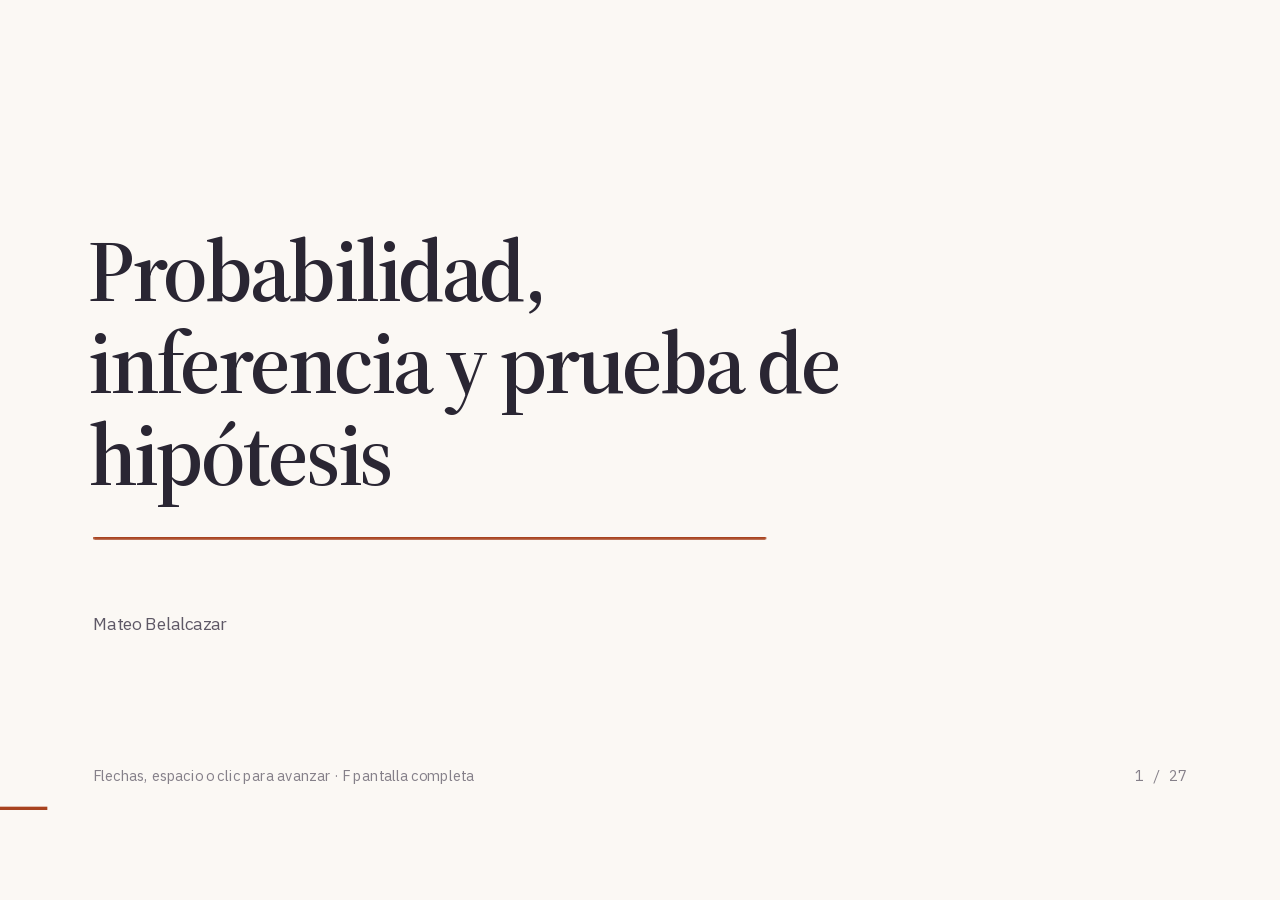
==== commit 8c04cbcb: "Publica Probabilidad, inferencia y prueba de hipótesis (estadistica/2026-2/probabilidad-inferencia-y" ====
--- a/estadistica/2026-2/probabilidad-inferencia-y-prueba-de-hipotesis/index.html
+++ b/estadistica/2026-2/probabilidad-inferencia-y-prueba-de-hipotesis/index.html
@@ -355,9 +355,9 @@
             <tr><td class="y">Mayores</td><td class="num">30</td><td class="num">68,8</td><td class="num">9,31</td></tr>
           </tbody>
         </table>
-        <p>Los jóvenes obtuvieron un puntaje promedio de memoria más alto (<span class="sim">M</span> = 78,1; <span class="sim">DE</span> = 9,00) que los adultos mayores (<span class="sim">M</span> = 68,8; <span class="sim">DE</span> = 9,31).</p></li>
+        <p>Los jóvenes obtuvieron un puntaje promedio de memoria más alto (<span class="sim">M</span>&nbsp;=&nbsp;78,1; <span class="sim">DE</span>&nbsp;=&nbsp;9,00) que los adultos mayores (<span class="sim">M</span>&nbsp;=&nbsp;68,8; <span class="sim">DE</span>&nbsp;=&nbsp;9,31).</p></li>
       <li><h3>Resultado inferencial</h3>
-        <p>Una prueba <span class="sim">t</span> de Student para muestras independientes indicó que los jóvenes obtuvieron puntajes de memoria más altos que los adultos mayores, <span class="sim">t</span>(58) = 3,95, <span class="sim">p</span> &lt; 0,001.</li>
+        <p>Una prueba <span class="sim">t</span> de Student para muestras independientes indicó que la diferencia fue estadísticamente <b class="significativa">significativa</b>, <span class="sim">t</span>(58)&nbsp;=&nbsp;3,95, <span class="sim">p</span>&nbsp;&lt;&nbsp;0,001. Los jóvenes obtuvieron puntajes de memoria más altos que los adultos mayores.</li>
     </ol>
   </section>
 
--- a/estadistica/2026-2/probabilidad-inferencia-y-prueba-de-hipotesis/clase.css
+++ b/estadistica/2026-2/probabilidad-inferencia-y-prueba-de-hipotesis/clase.css
@@ -113,6 +113,7 @@
 /* ── D21 · resultado descriptivo y resultado inferencial ── */
 #resultados .tabla { font-size: 32px; margin: 6px 0 24px; }
 #resultados .tabla th, #resultados .tabla td { padding: 12px 18px; }
+#resultados .significativa { color: var(--principal); }
 
 /* ── D25 · reporte 3 ── */
 #reporte .tabla { font-size: 30px; }
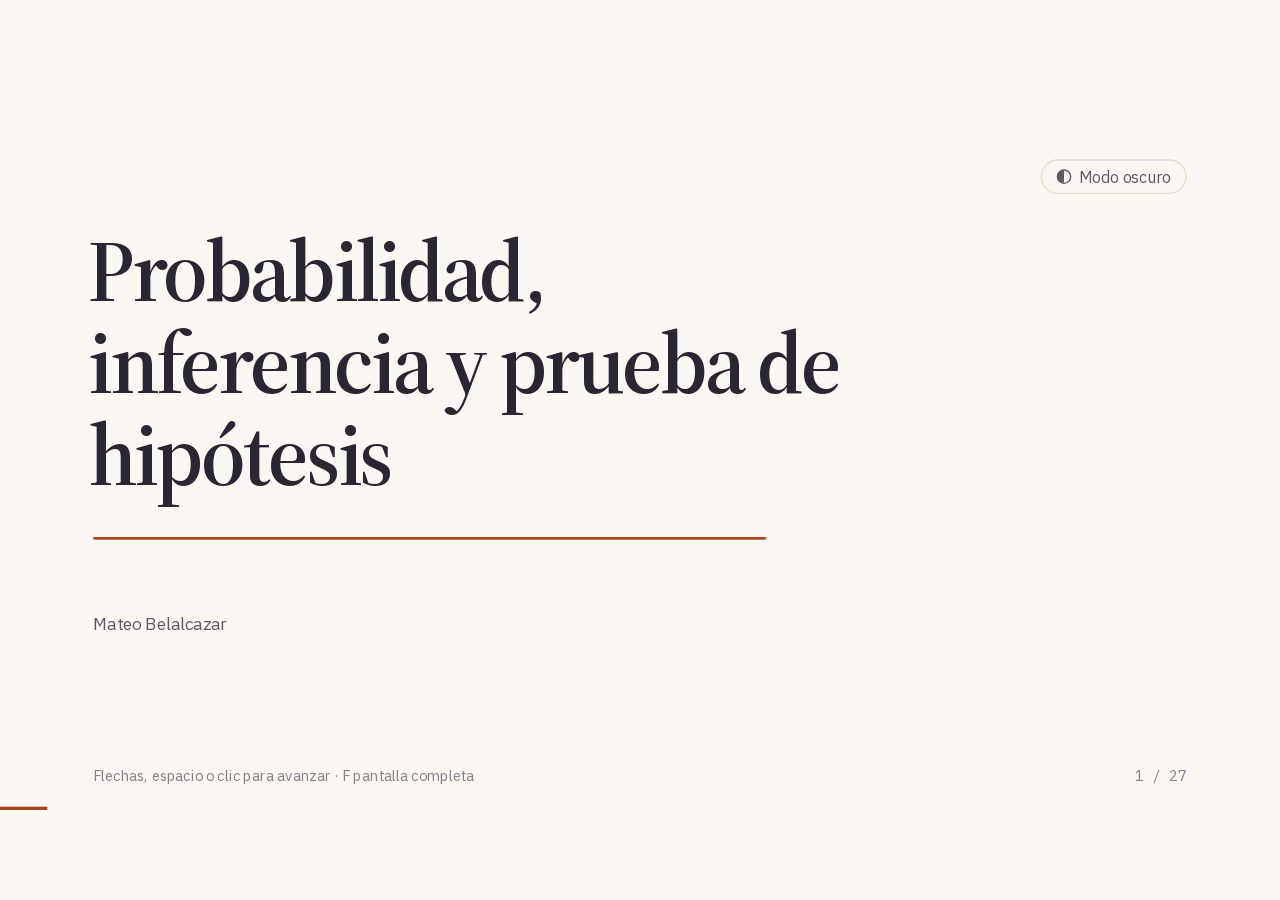
==== commit ca2086f3: "Publica Probabilidad, inferencia y prueba de hipótesis (estadistica/2026-2/probabilidad-inferencia-y" ====
--- a/estadistica/2026-2/probabilidad-inferencia-y-prueba-de-hipotesis/index.html
+++ b/estadistica/2026-2/probabilidad-inferencia-y-prueba-de-hipotesis/index.html
@@ -282,15 +282,24 @@
     </table>
   </section>
 
-  <!-- 17 Actividad · instrucciones · 0 -->
+  <!-- 17 Actividad · instrucciones, con el QR y el enlace de la hoja de Google (una pestaña por sala) · 0 -->
   <section class="diapositiva">
     <h2>Ejercicio: de la pregunta a la hipótesis</h2>
-    <p>Por parejas, escriban la <b>hipótesis de investigación</b> de cada pregunta, una vez <b>sin dirección</b> y otra <b>con dirección</b>.</p>
-    <ol class="instrucciones">
-      <li>¿El tiempo en redes sociales se relaciona con la calidad del sueño?</li>
-      <li>¿El estrés académico es distinto entre quienes trabajan y quienes no?</li>
-      <li>¿El tipo de colegio se relaciona con la carrera que se elige?</li>
-    </ol>
+    <div class="columnas centradas" style="--plantilla: minmax(0, 1fr) 440px">
+      <div class="pila">
+        <p>Por parejas, escriban la <b>hipótesis de investigación</b> de cada pregunta, una vez <b>sin dirección</b> y otra <b>con dirección</b>, en la pestaña de su sala.</p>
+        <ol class="instrucciones">
+          <li>¿El tiempo en redes sociales se relaciona con la calidad del sueño?</li>
+          <li>¿El estrés académico es distinto entre quienes trabajan y quienes no?</li>
+          <li>¿El tipo de colegio se relaciona con la carrera que se elige?</li>
+        </ol>
+      </div>
+      <div class="hoja-ejercicio">
+        <img class="qr" src="medios/qr-hoja-ejercicio.svg" alt="Código QR de la hoja del ejercicio">
+        <p class="rotulo-hoja">Hoja del ejercicio, una pestaña por sala</p>
+        <a class="enlace-hoja" href="https://docs.google.com/spreadsheets/d/1UU62Bh5L9zfbMdgrJXnqf2S-hFEVgy-AQyhqOQSfQ0g/edit" target="_blank" rel="noopener">docs.google.com/spreadsheets/d/1UU62Bh5L9zfbMdgrJXnqf2S-hFEVgy-AQyhqOQSfQ0g</a>
+      </div>
+    </div>
   </section>
 
   <!-- 18 Concepto · cajas sólidas · foco por pasos · 3 -->
--- a/estadistica/2026-2/probabilidad-inferencia-y-prueba-de-hipotesis/motor/motor.css
+++ b/estadistica/2026-2/probabilidad-inferencia-y-prueba-de-hipotesis/motor/motor.css
@@ -63,6 +63,14 @@
 .mascara > .m { display: inline-block; }
 
 /* ---------- portada ---------- */
+/* botón de modo claro u oscuro: lo pone el motor arriba a la derecha de la portada */
+.boton-tema { position: absolute; top: 64px; right: 140px; display: inline-flex; align-items: center; gap: 12px; padding: 12px 22px;
+  border: 2px solid var(--linea); border-radius: 999px; background: transparent; color: var(--tinta-2);
+  font: 500 24px/1 var(--sans); cursor: pointer; transition: color .2s, border-color .2s; }
+.boton-tema:hover, .boton-tema:focus-visible { color: var(--tinta); border-color: var(--tinta-2); outline: none; }
+.boton-tema > .icono-tema { width: 22px; height: 22px; border-radius: 50%; border: 2px solid currentColor;
+  background: linear-gradient(90deg, currentColor 50%, transparent 50%); }
+body.desplazar .boton-tema { top: 24px; right: 24px; }
 .diapositiva.portada { justify-content: center; padding-top: 40px; }
 .portada > .antetitulo { font: 500 28px/1 var(--mono); color: var(--principal); letter-spacing: .01em; }
 .portada > h1 { font: 600 196px/1 var(--serif); letter-spacing: -.035em; margin-left: -8px; max-width: 1150px; }
@@ -91,7 +99,7 @@
 .etiquetas { display: flex; flex-wrap: wrap; gap: 24px 56px; }
 .etiqueta { display: inline-flex; align-items: center; gap: 18px; padding: 14px 30px; border-radius: 999px; font: 600 34px/1 var(--sans); background: var(--principal-tinte); color: var(--principal); }
 .etiqueta[data-letra] { padding-left: 14px; }
-.etiqueta > i { display: grid; place-items: center; width: 52px; height: 52px; border-radius: 50%; font: 700 30px/1 var(--sans); font-style: normal; color: #fff; background: var(--principal); }
+.etiqueta > i { display: grid; place-items: center; width: 52px; height: 52px; border-radius: 50%; font: 700 30px/1 var(--sans); font-style: normal; color: var(--sobre-principal); background: var(--principal); }
 .etiqueta.y { background: var(--secundario-tinte); color: var(--secundario); }
 .etiqueta.y > i { background: var(--secundario); }
 
--- a/estadistica/2026-2/probabilidad-inferencia-y-prueba-de-hipotesis/clase.css
+++ b/estadistica/2026-2/probabilidad-inferencia-y-prueba-de-hipotesis/clase.css
@@ -66,7 +66,7 @@
 .diagrama text.it { font-style: italic; font-size: 50px; }
 
 /* ── D14 y D24 · curvas de los grupos (jóvenes en el principal, mayores en el secundario) ── */
-.fig .area { mix-blend-mode: multiply; }
+.fig .area { mix-blend-mode: var(--mezcla); }
 .fig .area.x { fill: var(--principal-tinte); }
 .fig .area.y { fill: var(--secundario-tinte); }
 .fig .curva { fill: none; stroke-width: 5; stroke-linejoin: round; }
@@ -118,3 +118,9 @@
 /* ── D25 · reporte 3 ── */
 #reporte .tabla { font-size: 30px; }
 #reporte .tabla th, #reporte .tabla td { padding: 16px 18px; }
+
+/* ── D17 · la hoja del ejercicio: QR y enlace. El QR va oscuro sobre blanco también en modo oscuro ── */
+.hoja-ejercicio { display: flex; flex-direction: column; align-items: center; gap: 14px; }
+.hoja-ejercicio .qr { width: 340px; height: 340px; background: #FFFFFF; padding: 14px; border-radius: 12px; border: 2px solid var(--linea); }
+.hoja-ejercicio .rotulo-hoja { font: 600 26px/1.3 var(--sans); color: var(--tinta); text-align: center; }
+.hoja-ejercicio .enlace-hoja { font: 400 22px/1.35 var(--mono); color: var(--principal); text-align: center; word-break: break-all; }
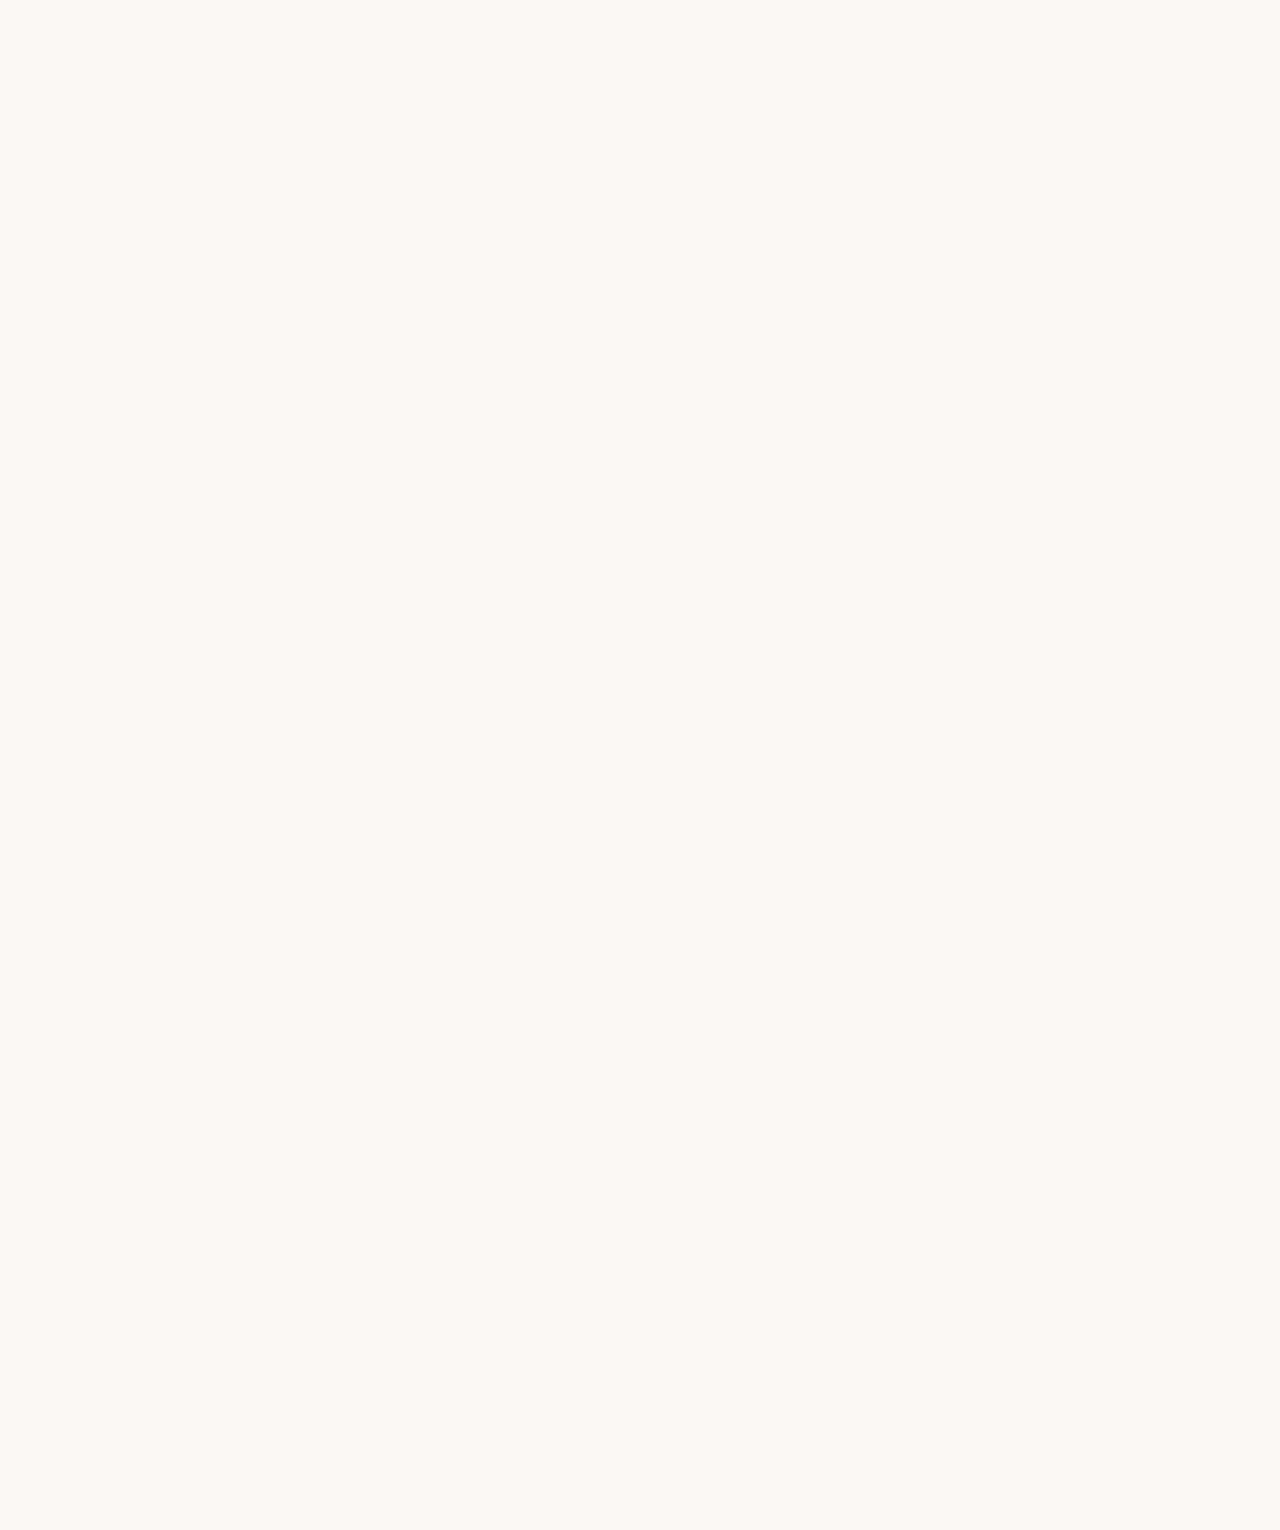
==== commit ef6f0060: "Publica Probabilidad, inferencia y prueba de hipótesis (estadistica/u3-analisis-inferencial/probabil" ====
--- a/estadistica/2026-2/probabilidad-inferencia-y-prueba-de-hipotesis/index.html
+++ b/estadistica/2026-2/probabilidad-inferencia-y-prueba-de-hipotesis/index.html
@@ -2,480 +2,12 @@
 <html lang="es">
 <head>
 <meta charset="utf-8">
-<meta name="viewport" content="width=device-width, initial-scale=1">
 <title>Probabilidad, inferencia y prueba de hipótesis</title>
-<link rel="stylesheet" href="motor/motor.css">
-<link rel="stylesheet" href="clase.css">
+<meta http-equiv="refresh" content="0; url=https://mateob6.github.io/diapositivas/estadistica/u3-analisis-inferencial/probabilidad-inferencia-y-prueba-de-hipotesis/">
+<link rel="canonical" href="https://mateob6.github.io/diapositivas/estadistica/u3-analisis-inferencial/probabilidad-inferencia-y-prueba-de-hipotesis/">
+<meta name="robots" content="noindex">
 </head>
 <body>
-<!-- Clase 13 de Estadística (2026-2). Contenido: el Word base de la clase
-     (encuesta del 21 nov y notas del docente del 22 nov). Motor: copia fija en motor/ (uso en motor/MOTOR.md).
-     Figuras propias en clase.js.
-     Revisar: uv run ~/Desktop/Cursos/diapositivas-web/herramientas/clase.py revisar <carpeta de la clase> -->
-<main id="lienzo" data-titulo="Probabilidad, inferencia y prueba de hipótesis">
-
-  <!-- 1 Portada -->
-  <section class="diapositiva portada">
-    <h1 class="largo">Probabilidad, inferencia y prueba de hipótesis</h1>
-    <hr class="regla">
-    <p class="pie">Mateo Belalcazar</p>
-  </section>
-
-  <!-- 2 Puente · flechas · foco por pasos · 3 (la flecha de muestra a población en el último) -->
-  <section class="diapositiva">
-    <h2>De la muestra a la población</h2>
-    <ul class="lista ancho">
-      <li>En la investigación científica buscamos <b>analizar datos</b> y obtener <b>conclusiones</b>.</li>
-      <li>Casi siempre esas conclusiones se basan en un grupo de personas, pero buscamos generalizarlas a un grupo <b>más amplio</b>. Por eso en estadística se distinguen dos tipos de análisis.</li>
-    </ul>
-    <ol class="bloque flechas" data-foco>
-      <li><h3>Análisis descriptivo</h3><ul class="lista"><li>Describe la <b>muestra</b>, es decir, las personas que respondieron el cuestionario, o la base de datos directamente.</li><li>Sus conclusiones se limitan a esas personas.</li><li>Se resume con <b>estadísticos</b> como la media, la desviación estándar o las frecuencias.</li></ul></li>
-      <li><h3>Análisis inferencial</h3><ul class="lista"><li>Busca <b>generalizar</b> a personas que no participaron.</li><li>Por ejemplo, a todos los estudiantes de psicología.</li><li>Usa la muestra para <b>estimar</b> cómo es la <b>población</b>.</li></ul></li>
-    </ol>
-    <svg class="diagrama de-muestra" viewBox="0 0 1640 56" aria-label="De la muestra a la población">
-      <g data-paso>
-        <text class="principal" x="400" y="28">muestra</text>
-        <path class="flecha principal" d="M540 28 L1080 28"/>
-        <text class="principal" x="1240" y="28">población</text>
-      </g>
-    </svg>
-  </section>
-
-  <!-- 3 Concepto · diagrama geométrico · trazo que se dibuja · 2 -->
-  <section class="diapositiva">
-    <h2>Población y muestra</h2>
-    <div class="columnas centradas" style="--plantilla: 700px 1fr">
-      <svg class="diagrama poblacion" viewBox="0 0 700 560">
-        <circle cx="350" cy="285" r="262"/>
-        <text x="350" y="92">Población</text>
-        <g data-paso>
-          <circle class="principal" cx="350" cy="380" r="118"/>
-          <text class="principal" x="350" y="358">Muestra</text>
-          <text class="principal it" x="350" y="412">M</text>
-        </g>
-        <g data-paso>
-          <path class="flecha principal" d="M350 262 L350 196"/>
-          <text class="nota inicio" x="370" y="232">estima</text>
-          <text class="it" x="350" y="160">μ</text>
-        </g>
-      </svg>
-      <div class="pila">
-        <ul class="lista">
-          <li>La <b>población</b> es el conjunto completo de personas que nos interesa estudiar.</li>
-          <li>Sus características son <b>parámetros</b> (μ) y casi nunca las conocemos, porque habría que medir a todos.</li>
-          <li>La <b>muestra</b> es la parte de la población que sí medimos.</li>
-          <li>Sus características son <b>estadísticos</b> (<span class="sim">M</span>) y sirven para <b>estimar</b> los parámetros.</li>
-        </ul>
-        <p class="recuadro" data-paso="2">La <b>inferencia</b> usa lo que medimos en la <b>muestra</b> para hablar de toda la <b>población</b>.</p>
-      </div>
-    </div>
-  </section>
-
-  <!-- 4 Concepto · cajas sólidas en tres columnas · foco por pasos · 4 (la nota de la probabilidad en el último) -->
-  <section class="diapositiva" id="inferencia">
-    <h2>¿Para qué sirve la inferencia estadística?</h2>
-    <ol class="bloque cajas" data-foco data-columnas="3">
-      <li><h3>Estimaciones</h3><p>Conocer los <b>parámetros de la población</b> a partir de una muestra.</p><p><i>Ejemplo.</i> Si encuestamos a 300 estudiantes, ¿cuántas horas duermen en promedio todos los estudiantes de la universidad?</p></li>
-      <li><h3>Predicciones</h3><p>Estimar los parámetros poblacionales <b>en el futuro</b>.</p><p><i>Ejemplo.</i> Con una encuesta a 1.000 votantes, ¿quién ganará las próximas elecciones?</p></li>
-      <li><h3>Toma de decisiones</h3><p>Comparar estimadores frente a un parámetro.</p><p><i>Ejemplo.</i> Un grupo recibe una terapia y otro no. ¿La terapia reduce la ansiedad, o la diferencia entre los grupos se debe al azar?</p></li>
-    </ol>
-    <p class="recuadro" data-paso="4">Para entender la inferencia hay que entender primero la <b>probabilidad</b>, porque al generalizar de la muestra a la población siempre hay <b>incertidumbre</b>, y la probabilidad es la forma de cuantificarla.</p>
-  </section>
-
-  <!-- 5 Actividad ancla · monedas (clase.js) · proceso por clic · 2 -->
-  <section class="diapositiva" id="moneda">
-    <h2>Ejemplo 1: lanzar una moneda 10 veces</h2>
-    <p>Imaginen que lanzamos una moneda <b>10 veces</b>. ¿Qué es más probable?</p>
-    <ul class="lista">
-      <li>Obtener <b>6 sellos</b>.</li>
-      <li>Obtener <b>1 solo sello</b>.</li>
-    </ul>
-    <svg class="fig monedas" viewBox="0 0 1640 300" aria-label="Diez lanzamientos: nueve caras y un sello"></svg>
-    <p class="recuadro" data-paso="2">¿Qué probabilidad había de que ocurriera <b>esto</b>? Cada uno responde y dice <b>por qué</b>.</p>
-  </section>
-
-  <!-- 6 Concepto · recta numérica · los puntos cambian · 4 -->
-  <section class="diapositiva">
-    <h2>Definición de probabilidad</h2>
-    <div class="columnas centradas" style="--plantilla: minmax(0, 1fr) minmax(0, 1fr)">
-      <ul class="lista">
-        <li>La <b>probabilidad</b> cuantifica qué tan posible es que ocurra un suceso <b>aleatorio</b> (no se aplica a los determinísticos).</li>
-        <li>Se expresa con un número entre <b>0</b> y <b>1</b>.</li>
-        <li>Cuanto más cerca de 1, más probable es.</li>
-        <li>No elimina la <b>incertidumbre</b> sobre el resultado, pero permite cuantificarla.</li>
-      </ul>
-      <div class="pila">
-        <figure class="recta" data-de="0" data-a="1" data-marcas="0 0.5 1" data-activa="0; 0.5; 1" data-espera
-                data-rotulos="0=Imposible; 0.5=Puede o no ocurrir; 1=Seguro"></figure>
-        <ul class="bloque linea-lateral" data-foco>
-          <li data-paso="1">Pasar una materia de psicología con un 1 en la nota final. <b><span class="sim">P</span>&nbsp;=&nbsp;0</b></li>
-          <li data-paso="2">Que el próximo bebé que nazca en Cali sea niña. <b><span class="sim">P</span>&nbsp;≈&nbsp;0,5</b></li>
-          <li data-paso="3">Tirar un dado y sacar un número del 1 al 6. <b><span class="sim">P</span>&nbsp;=&nbsp;1</b></li>
-          <li data-paso="4">Y, ¿sacar un <b>7</b> al tirar un dado?</li>
-        </ul>
-      </div>
-    </div>
-  </section>
-
-  <!-- 7 Concepto · cajas delineadas · foco por pasos · 2 -->
-  <section class="diapositiva">
-    <h2>Calcular la probabilidad, paso 1: experimento aleatorio</h2>
-    <ul class="lista ancho">
-      <li>Un <b>experimento aleatorio</b> es la reproducción controlada de un fenómeno.</li>
-      <li><b>Conocemos de antemano</b> los resultados posibles, pero no podemos predecir <b>cuál saldrá</b> en cada intento.</li>
-      <li>El <b>espacio muestral</b> (Ω) es el conjunto de todos los resultados posibles.</li>
-      <li>Es lo primero que se identifica para <b>calcular una probabilidad</b>.</li>
-    </ul>
-    <ol class="bloque cajas delineadas" data-foco data-columnas="2">
-      <li><h3>Moneda</h3><p class="mono">Ω = {cara, sello}</p><p>Dos resultados posibles en cada lanzamiento.</p></li>
-      <li><h3>Dado</h3><p class="mono">Ω = {1, 2, 3, 4, 5, 6}</p><p>Seis resultados posibles, todos igual de probables.</p></li>
-    </ol>
-  </section>
-
-  <!-- 8 Concepto · cifra grande · contador · 2 -->
-  <section class="diapositiva">
-    <h2>Calcular la probabilidad, paso 2: regla de Laplace</h2>
-    <p class="ancho">Si todos los resultados de un experimento son <b>igual de probables</b>, la probabilidad de un suceso es la proporción de casos que lo cumplen.</p>
-    <div class="cifra laplace"><span class="sim">P</span>(A) = <span class="fraccion"><span>casos favorables</span><span>casos posibles</span></span></div>
-    <div class="pila" data-paso="1">
-      <div class="cifra mediana" data-contar><span class="sim">P</span>(cara) = 1/2 = 0,50</div>
-      <div class="cifra mediana" data-contar><span class="sim">P</span>(sacar un 6) = 1/6 ≈ 0,17</div>
-    </div>
-    <p class="recuadro" data-paso="2">La regla equivale a una <b>frecuencia relativa teórica</b>, porque divide los casos favorables entre el total de casos posibles <b>antes</b> de realizar el experimento.</p>
-  </section>
-
-  <!-- 9 Concepto · máquina de Galton (clase.js) · proceso por clic · 5 (tres bolas una por una, 100 y 1.000) -->
-  <section class="diapositiva arriba" id="galton">
-    <h2>La máquina de Galton</h2>
-    <div class="columnas centradas" style="--plantilla: minmax(0, 1fr) 900px">
-      <ul class="lista">
-        <li>Cada clavo es una <b>moneda</b>.</li>
-        <li>Si sale cara, la bola va a la derecha, y si sale sello, a la izquierda.</li>
-        <li>Cada bola pasa por diez clavos, así que es como lanzar <b>diez monedas</b> y contar las caras.</li>
-        <li data-paso="5">Los resultados <b>centrales</b> (4, 5 o 6 caras) son los más frecuentes.</li>
-        <li data-paso="5">Los <b>extremos</b> (0 o 10 caras) son muy poco frecuentes.</li>
-        <li data-paso="5">Con muchas bolas, el histograma se aproxima a una curva en forma de <b>campana</b>.</li>
-      </ul>
-      <svg class="fig galton" viewBox="380 0 880 670" aria-label="Máquina de Galton con el histograma de caras"></svg>
-    </div>
-  </section>
-
-  <!-- 10 Concepto · la misma máquina con un test respondido al azar (clase.js) · proceso por clic · 7 + deslizador de la probabilidad -->
-  <section class="diapositiva arriba" id="test">
-    <h2>Un test de 10 preguntas respondido al azar</h2>
-    <div class="columnas centradas" style="--plantilla: minmax(0, 1fr) 780px">
-      <div class="pila">
-        <ul class="lista">
-          <li>Cada bola es un <b>estudiante</b> que responde, <b>sin haber estudiado</b>, un examen de 10 preguntas de verdadero o falso.</li>
-          <li>Cada clavo es una <b>pregunta</b>. Si acierta, la bola va a la derecha (+1 punto), y si falla, a la izquierda (0 puntos), con probabilidad 1/2, como al lanzar una moneda.</li>
-          <li>La casilla donde cae la bola es su <b>puntaje total</b>, de 0 a 10.</li>
-        </ul>
-        <div class="relevo">
-          <p class="recuadro" data-paso="1"><b>Un estudiante.</b> No podemos predecir su puntaje exacto, pero vemos cómo se construye pregunta por pregunta. Saca <b data-resultado="0"></b>.</p>
-          <p class="recuadro" data-paso="2"><b>Otro estudiante.</b> Responde igual, al azar, y saca <b data-resultado="1"></b>. El puntaje cambia de una persona a otra.</p>
-          <p class="recuadro" data-paso="3"><b>Un tercer estudiante.</b> Saca <b data-resultado="2"></b>. Con tres personas todavía no se ve ningún patrón.</p>
-          <p class="recuadro" data-paso="4"><b>100 estudiantes.</b> Es como aplicar el test a un curso completo que responde al azar. La mayoría queda en el medio.</p>
-          <p class="recuadro" data-paso="5"><b>1.000 estudiantes.</b> Los puntajes <b>centrales</b> (4, 5 o 6 aciertos) son los más frecuentes y los <b>extremos</b> (0 o 10) son muy poco frecuentes.</p>
-          <p class="recuadro" data-paso="6"><b>¿Y si el test es fácil o difícil?</b> Si la probabilidad de acertar es alta, los puntajes se amontonan arriba; si es baja, abajo. En los dos casos la distribución queda <b>sesgada</b>, es decir, asimétrica.</p>
-          <p class="recuadro" data-paso="7">¿Cuándo sospechamos que alguien <b>no</b> respondió al azar?</p>
-        </div>
-      </div>
-      <div class="pila">
-        <svg class="fig galton" viewBox="380 0 880 670" aria-label="Máquina de Galton con el histograma de puntajes"></svg>
-        <div class="control en-fila prob-control" data-paso="6"><span class="rotulo-control">Probabilidad de acertar cada pregunta</span>
-          <div class="cifra mediana prob-valor">0,50</div>
-          <span class="extremo">Difícil</span>
-          <input type="range" class="deslizador prob" min="0.1" max="0.9" step="0.05" value="0.5" aria-label="Probabilidad de acertar cada pregunta">
-          <span class="extremo">Fácil</span></div>
-      </div>
-    </div>
-  </section>
-
-  <!-- 11 Concepto · línea de tiempo vertical · foco por pasos · 4 -->
-  <section class="diapositiva" id="origen">
-    <h2>Origen de la distribución normal</h2>
-    <ol class="bloque linea-tiempo" data-foco>
-      <li data-rotulo="1733"><h3>Abraham de Moivre</h3><p>La obtiene al calcular la probabilidad de sacar cierto número de caras en muchos lanzamientos de una moneda.</p></li>
-      <li data-rotulo="1809"><h3>Carl Friedrich Gauss</h3><p>La usa para describir los errores al medir la posición de los astros. Por eso se le llama <b>campana de Gauss</b>.</p></li>
-      <li data-rotulo="1810"><h3>Pierre-Simon Laplace</h3><p>Muestra que la suma de muchos efectos pequeños e independientes tiende a esta forma.</p></li>
-      <li data-rotulo="Hacia 1890"><h3>Galton y Pearson</h3><p>Difunden el nombre <b>normal</b>, porque se creía que era la forma habitual en que se reparten las medidas.</p></li>
-    </ol>
-    <div class="recuadro" data-paso="4">
-      <ul class="lista">
-        <li>Lo que suma muchos efectos pequeños tiende a ser normal (<b>teorema del límite central</b>).</li>
-        <li>Hoy sabemos que no todas las variables son normales. El tiempo de reacción, por ejemplo, es <b>asimétrico</b>.</li>
-      </ul>
-    </div>
-  </section>
-
-  <!-- 12 Concepto · curva normal (clase.js) · la lista sale una a una y cada idea se marca en la figura · 4 -->
-  <section class="diapositiva arriba" id="normal">
-    <h2>Distribución normal: curva normal o campana de Gauss</h2>
-    <ul class="lista ancho">
-      <li data-paso="1">La <b>distribución normal</b> es una distribución de probabilidad continua, <b>simétrica</b> y con forma de <b>campana</b>.</li>
-      <li data-paso="2">Queda definida por dos valores, la <b>media</b>, que marca el centro, y la <b>desviación estándar</b>, que marca qué tan ancha es.</li>
-      <li data-paso="3">En ella, la <b>media</b>, la <b>mediana</b> y la <b>moda</b> coinciden.</li>
-      <li data-paso="4">La mayoría de los datos queda cerca de la media y, mientras más nos alejamos, hay menos casos.</li>
-    </ul>
-    <svg class="fig normal" viewBox="0 0 1640 410" aria-label="Histograma de datos con la curva normal"></svg>
-  </section>
-
-  <!-- 13 Caso · cajas delineadas · foco por pasos · 3 -->
-  <section class="diapositiva">
-    <h2>Ejemplo 2: memoria en jóvenes y adultos mayores</h2>
-    <p class="ancho">Un grupo de investigación de <b>Cali</b> quiere saber si la memoria cambia con la edad.</p>
-    <ol class="bloque cajas delineadas" data-foco data-columnas="3">
-      <li><h3>Participantes</h3><p>60 personas, 30 <b class="x">estudiantes universitarios</b> de 18 a 25 años y 30 <b class="y">adultos mayores</b> de 65 a 80 años que asisten a centros de día de la ciudad.</p></li>
-      <li><h3>Prueba</h3><p>Todos presentaron la misma prueba de <b>memoria verbal</b>. Escucharon una lista de palabras y, 20 minutos después, dijeron todas las que recordaban. El puntaje va de 0 a 100.</p></li>
-      <li><h3>Pregunta</h3><p>¿La memoria de los <b class="x">jóvenes</b> es distinta de la de los <b class="y">mayores</b>, o la diferencia entre sus medias puede deberse al <b>azar</b> del muestreo?</p></li>
-    </ol>
-    <p class="nota">Caso con fines didácticos.</p>
-  </section>
-
-  <!-- 14 Caso · curvas de grupos (clase.js) · los puntos cambian · 3 + deslizador -->
-  <section class="diapositiva arriba" id="memoria">
-    <h2>Ejemplo 2: las curvas de los dos grupos</h2>
-    <div class="columnas" style="--plantilla: 1000px minmax(0, 1fr)">
-      <div class="pila">
-        <svg class="fig curvas" viewBox="0 0 1100 470" aria-label="Curvas de memoria de jóvenes y mayores"></svg>
-        <div class="control en-fila"><span class="rotulo-control">Diferencia de medias</span>
-          <div class="cifra mediana dif">9,3</div>
-          <input type="range" class="deslizador" min="0" max="24" step="0.1" value="9.3" aria-label="Diferencia de medias"></div>
-      </div>
-      <div class="pila lado-texto">
-        <ul class="lista">
-          <li data-paso="2">Cuando las curvas se <b>solapan</b> mucho, la diferencia entre las medias podría deberse al <b>azar</b>. El investigador podría concluir: «¿Para qué hablar de dos grupos diferentes, si parecen comportarse igual?».</li>
-          <li data-paso="3">Cuando se <b>separan</b>, es más difícil atribuirla al azar. El investigador podría concluir: «Definitivamente son dos grupos diferentes; no podemos tratar ambas poblaciones como iguales».</li>
-        </ul>
-      </div>
-    </div>
-  </section>
-
-  <!-- 15 Concepto · cajas con línea lateral · foco por pasos · 2 -->
-  <section class="diapositiva">
-    <h2>La hipótesis de investigación</h2>
-    <ul class="lista ancho">
-      <li>Es una <b>respuesta provisional</b> a la pregunta de investigación.</li>
-      <li>Predice cómo se relacionan dos o más variables y se pone a <b>prueba</b> con datos.</li>
-      <li>Guía el diseño del estudio, la recolección de los datos y la <b>elección de la prueba</b> estadística.</li>
-      <li>Toda hipótesis tiene <b>dos o más variables</b>, <b>conectores lógicos</b> y una <b>unidad de análisis</b>.</li>
-    </ul>
-    <ul class="bloque cajas con-linea" data-foco data-columnas="1">
-      <li><h3>Pregunta</h3><p>¿El rendimiento académico se relaciona con el nivel educativo de los padres?</p></li>
-      <li><h3>Hipótesis</h3><p>A <b>mayor</b> nivel educativo de los padres, <b>mayor</b> rendimiento académico.</p></li>
-    </ul>
-  </section>
-
-  <!-- 16 Concepto · tabla · foco por pasos · 2 -->
-  <section class="diapositiva">
-    <h2>Tipos de hipótesis</h2>
-    <ul class="lista ancho">
-      <li>Según la pregunta, una hipótesis <b>compara grupos</b> o <b>relaciona variables</b>.</li>
-      <li>Puede indicar o no la <b>dirección</b> que se espera. Las hipótesis con dirección se llaman <b>unilaterales</b> y las que no tienen dirección, <b>bilaterales</b>.</li>
-    </ul>
-    <table class="tabla" data-foco>
-      <thead><tr><th></th><th>Sin dirección (bilateral)</th><th>Con dirección (unilateral)</th></tr></thead>
-      <tbody>
-        <tr><td><b>Comparación</b></td><td>El grupo 1 es <b>diferente</b> al grupo 2 en X</td><td>El grupo 1 tiene <b>más</b> X que el grupo 2</td></tr>
-        <tr><td><b>Relación</b></td><td>X <b>se relaciona</b> con Y</td><td>A <b>mayor</b> X, <b>mayor</b> (o menor) Y</td></tr>
-      </tbody>
-    </table>
-  </section>
-
-  <!-- 17 Actividad · instrucciones, con el QR y el enlace de la hoja de Google (una pestaña por sala) · 0 -->
-  <section class="diapositiva">
-    <h2>Ejercicio: de la pregunta a la hipótesis</h2>
-    <div class="columnas centradas" style="--plantilla: minmax(0, 1fr) 440px">
-      <div class="pila">
-        <p>Por parejas, escriban la <b>hipótesis de investigación</b> de cada pregunta, una vez <b>sin dirección</b> y otra <b>con dirección</b>, en la pestaña de su sala.</p>
-        <ol class="instrucciones">
-          <li>¿El tiempo en redes sociales se relaciona con la calidad del sueño?</li>
-          <li>¿El estrés académico es distinto entre quienes trabajan y quienes no?</li>
-          <li>¿El tipo de colegio se relaciona con la carrera que se elige?</li>
-        </ol>
-      </div>
-      <div class="hoja-ejercicio">
-        <img class="qr" src="medios/qr-hoja-ejercicio.svg" alt="Código QR de la hoja del ejercicio">
-        <p class="rotulo-hoja">Hoja del ejercicio, una pestaña por sala</p>
-        <a class="enlace-hoja" href="https://docs.google.com/spreadsheets/d/1UU62Bh5L9zfbMdgrJXnqf2S-hFEVgy-AQyhqOQSfQ0g/edit" target="_blank" rel="noopener">docs.google.com/spreadsheets/d/1UU62Bh5L9zfbMdgrJXnqf2S-hFEVgy-AQyhqOQSfQ0g</a>
-      </div>
-    </div>
-  </section>
-
-  <!-- 18 Concepto · cajas sólidas · foco por pasos · 3 -->
-  <section class="diapositiva">
-    <h2>Hipótesis estadísticas</h2>
-    <p class="ancho">En estadística, las hipótesis se escriben como afirmaciones sobre la <b>población</b> y siempre se plantean en un <b>par complementario</b>.</p>
-    <ol class="bloque cajas" data-foco data-columnas="2">
-      <li><h3>H<sub>0</sub>, hipótesis nula</h3><p>Es lo que se supone <b>cierto al inicio</b>. Dice que <b>no hay</b> diferencia o que <b>no hay</b> relación entre las variables.</p></li>
-      <li><h3>H<sub>1</sub>, hipótesis alternativa</h3><p>Es la afirmación <b>contraria</b> a H<sub>0</sub>. Recoge lo que el investigador <b>espera</b> encontrar y lo que busca respaldar con los datos.</p></li>
-    </ol>
-    <div class="recuadro" data-paso>
-      <ul class="lista">
-        <li>Como en un <b>juicio</b>, el acusado es <b>inocente</b> (H<sub>0</sub>) hasta que las <b>pruebas</b> digan lo contrario.</li>
-        <li>En la investigación, esas pruebas son los <b>datos</b> de la muestra.</li>
-        <li>La hipótesis alternativa es lo que nos interesa. La respaldamos cuando los datos son un <b>«evento extraño»</b>, algo muy poco probable si H<sub>0</sub> fuera cierta.</li>
-      </ul>
-    </div>
-  </section>
-
-  <!-- 19 Concepto · tabla · foco por pasos · 4 · burbuja en cada signo -->
-  <section class="diapositiva">
-    <h2>Reglas para escribirlas</h2>
-    <ul class="lista ancho">
-      <li>H<sub>0</sub> siempre lleva el <b>=</b>, porque dice que no hay diferencia o no hay relación.</li>
-      <li>H<sub>1</sub> lleva <b>≠</b> si la hipótesis no tiene dirección, y <b>&gt;</b> o <b>&lt;</b> si dice cuál grupo es mayor.</li>
-    </ul>
-    <table class="tabla regla" data-foco>
-      <thead><tr><th></th><th>H<sub>0</sub></th><th>H<sub>1</sub></th></tr></thead>
-      <tbody>
-        <tr><td>Comparación sin dirección</td>
-          <td>media 1 <span class="signo" data-explica="las medias son iguales">=</span> media 2</td>
-          <td>media 1 <span class="signo" data-explica="las medias son distintas">≠</span> media 2</td></tr>
-        <tr><td>Comparación con dirección</td>
-          <td>media 1 <span class="signo" data-explica="las medias son iguales">=</span> media 2</td>
-          <td>media 1 <span class="signo" data-explica="la media del grupo 1 es mayor">&gt;</span> media 2</td></tr>
-        <tr><td>Relación sin dirección</td><td>No hay relación</td><td>Hay relación entre X y Y</td></tr>
-        <tr><td>Relación con dirección</td><td>No hay relación</td><td>Cuando X sube, Y también sube (o cuando X sube, Y baja)</td></tr>
-      </tbody>
-    </table>
-  </section>
-
-  <!-- 20 Caso · línea lateral con foco · foco por pasos · 3 -->
-  <section class="diapositiva">
-    <h2>Hipótesis del ejemplo de memoria</h2>
-    <ul class="bloque linea-lateral" data-foco>
-      <li><b>Hipótesis de investigación.</b> La memoria de los <b class="x">jóvenes</b> es <b>distinta</b> de la de los <b class="y">mayores</b>.</li>
-      <li><b>H<sub>0</sub>.</b> Media de los <span class="x">jóvenes</span> = media de los <span class="y">mayores</span>. La memoria es <b>igual</b> en los dos grupos.</li>
-      <li><b>H<sub>1</sub>.</b> Media de los <span class="x">jóvenes</span> ≠ media de los <span class="y">mayores</span>. La memoria es <b>distinta</b>.</li>
-    </ul>
-  </section>
-
-  <!-- 21 Contraste · dos cajas delineadas · foco por pasos · 2 · redacción de artículo -->
-  <section class="diapositiva" id="resultados">
-    <h2>Resultado descriptivo y resultado inferencial</h2>
-    <p class="ancho">Los datos del ejemplo 2 se pueden analizar de dos maneras.</p>
-    <ol class="bloque cajas delineadas" data-foco data-columnas="2">
-      <li><h3>Resultado descriptivo</h3>
-        <table class="tabla">
-          <thead><tr><th>Grupo</th><th class="num"><span class="sim">n</span></th><th class="num"><span class="sim">M</span></th><th class="num"><span class="sim">DE</span></th></tr></thead>
-          <tbody>
-            <tr><td class="x">Jóvenes</td><td class="num">30</td><td class="num">78,1</td><td class="num">9,00</td></tr>
-            <tr><td class="y">Mayores</td><td class="num">30</td><td class="num">68,8</td><td class="num">9,31</td></tr>
-          </tbody>
-        </table>
-        <p>Los jóvenes obtuvieron un puntaje promedio de memoria más alto (<span class="sim">M</span>&nbsp;=&nbsp;78,1; <span class="sim">DE</span>&nbsp;=&nbsp;9,00) que los adultos mayores (<span class="sim">M</span>&nbsp;=&nbsp;68,8; <span class="sim">DE</span>&nbsp;=&nbsp;9,31).</p></li>
-      <li><h3>Resultado inferencial</h3>
-        <p>Una prueba <span class="sim">t</span> de Student para muestras independientes indicó que la diferencia fue estadísticamente <b class="significativa">significativa</b>, <span class="sim">t</span>(58)&nbsp;=&nbsp;3,95, <span class="sim">p</span>&nbsp;&lt;&nbsp;0,001. Los jóvenes obtuvieron puntajes de memoria más altos que los adultos mayores.</li>
-    </ol>
-  </section>
-
-  <!-- 22 Concepto · línea lateral con foco · foco por pasos · 3 · explicaciones sencillas -->
-  <section class="diapositiva">
-    <h2>El valor <span class="sim">p</span></h2>
-    <p class="ancho">El <b>valor <span class="sim">p</span></b> indica qué tan raro sería nuestro resultado <b>si H<sub>0</sub> fuera cierta</b>.</p>
-    <ul class="bloque linea-lateral" data-foco>
-      <li><b>Valor <span class="sim">p</span> pequeño.</b> El resultado sería un <b>«evento extraño»</b> si H<sub>0</sub> fuera cierta. Por eso <b>dudamos</b> de H<sub>0</sub>.</li>
-      <li><b>Valor <span class="sim">p</span> grande.</b> El resultado es <b>común</b> si H<sub>0</sub> fuera cierta. No hay razones para dudar de H<sub>0</sub>.</li>
-      <li>Va de <b>0 a 1</b>, como toda probabilidad.</li>
-    </ul>
-  </section>
-
-  <!-- 23 Retorno · barras binomiales (clase.js) · los puntos cambian · 3 -->
-  <section class="diapositiva arriba" id="binomial">
-    <h2>El valor <span class="sim">p</span> como área</h2>
-    <ul class="lista ancho">
-      <li>Si la moneda está <b>equilibrada</b> (H<sub>0</sub>), así se reparten los sellos en 10 lanzamientos.</li>
-      <li>El <b>área</b> sombreada es el <b>valor <span class="sim">p</span></b>, la probabilidad de un resultado igual de extremo o más.</li>
-    </ul>
-    <div class="columnas lado-control ancho-lado">
-      <svg class="fig binomial" viewBox="0 0 1060 470" aria-label="Probabilidad de 0 a 10 sellos"></svg>
-      <ul class="lista">
-        <li data-paso="2"><b>1 sello en 10 lanzamientos.</b> Un resultado así o más extremo aparece en 2 de cada 100 series (área = <b>0,02</b>). Es poco probable bajo H<sub>0</sub> y da razones para <b>dudar</b> de ella.</li>
-        <li data-paso="3"><b>6 sellos en 10 lanzamientos.</b> Un resultado así o más extremo aparece en 75 de cada 100 series (área = <b>0,75</b>). Es esperable bajo H<sub>0</sub> y <b>no da razones</b> para dudar de ella.</li>
-      </ul>
-    </div>
-  </section>
-
-  <!-- 24 Retorno · curvas de grupos y curva del azar (clase.js) · los puntos cambian · 2 + deslizador -->
-  <section class="diapositiva arriba" id="azar">
-    <h2>La diferencia observada frente al azar</h2>
-    <div class="columnas" style="--plantilla: 1000px minmax(0, 1fr)">
-      <div class="pila">
-        <svg class="fig curvas-azar" viewBox="0 0 1100 520" aria-label="Curvas de los grupos y curva del azar"></svg>
-        <ul class="lista">
-          <li>Si <b>H<sub>0</sub></b> fuera cierta, las diferencias que salen <b>por azar</b> se reparten así, alrededor de <b>0</b>.</li>
-          <li>La diferencia real se compara con esa curva.</li>
-        </ul>
-      </div>
-      <div class="pila lado-texto">
-        <div class="control"><span class="rotulo-control">Diferencia de medias</span>
-          <div class="cifra mediana dif">9,3</div>
-          <input type="range" class="deslizador" min="0" max="24" step="0.1" value="9.3" aria-label="Diferencia de medias"></div>
-        <div class="control" data-paso="2"><span class="rotulo-control">Área de las dos colas</span>
-          <div class="cifra mediana principal area-valor">&lt; 0,001</div></div>
-        <ul class="lista">
-          <li data-paso="2">La diferencia observada, <b>9,3 puntos</b>, queda lejos del centro de la curva.</li>
-          <li data-paso="2">Si H<sub>0</sub> fuera cierta, una diferencia así de grande, o mayor, aparecería en <b>menos de 1 de cada 1.000</b> muestras (<span class="sim">p</span> &lt; 0,001).</li>
-          <li data-paso="2">Los datos apoyan <b>H<sub>1</sub></b>.</li>
-        </ul>
-      </div>
-    </div>
-  </section>
-
-  <!-- 25 Actividad · reporte 3 en clase · 1 -->
-  <section class="diapositiva" id="reporte">
-    <h2>Reporte 3 en clase</h2>
-    <div class="columnas centradas" style="--plantilla: 1fr 860px">
-      <div class="pila">
-        <p>Por equipos, sobre su proyecto.</p>
-        <ol class="instrucciones">
-          <li>Escriban su <b>hipótesis de investigación</b>.</li>
-          <li>Escriban <b>H<sub>0</sub> y H<sub>1</sub></b> con la regla.</li>
-          <li>Llenen la <b>tabla resumen</b> de la E3.</li>
-        </ol>
-        <p>Lo terminan y lo entregan el <b>domingo 29</b>.</p>
-      </div>
-      <div class="pila">
-        <table class="tabla pruebas" data-paso="1">
-          <thead><tr><th>Tipo de análisis</th><th>Paramétrica</th><th>No paramétrica</th></tr></thead>
-          <tbody>
-            <tr><td>Comparación de 2 grupos</td><td>t de Student</td><td>U de Mann-Whitney</td></tr>
-            <tr><td>Comparación de 3 o más grupos</td><td>ANOVA</td><td>Kruskal-Wallis</td></tr>
-            <tr><td>Dos cualitativas</td><td>—</td><td>Chi cuadrado (χ²)</td></tr>
-            <tr><td>Dos cuantitativas</td><td>Pearson</td><td>Spearman</td></tr>
-          </tbody>
-        </table>
-      </div>
-    </div>
-  </section>
-
-  <!-- 26 Síntesis · cajas con número · foco por pasos · 5 -->
-  <section class="diapositiva">
-    <h2>Síntesis</h2>
-    <ol class="bloque cajas numeradas" data-foco data-columnas="2">
-      <li><p>La <b>inferencia</b> usa la <b>muestra</b> para hablar de la <b>población</b>.</p></li>
-      <li><p>La <b>probabilidad</b> cuantifica, entre 0 y 1, qué tan <b>posible</b> es un resultado.</p></li>
-      <li><p><b>H<sub>0</sub></b> afirma que no hay diferencia o relación, y <b>H<sub>1</sub></b> afirma lo contrario.</p></li>
-      <li><p>El <b>valor <span class="sim">p</span></b> es la probabilidad de un resultado igual de extremo o más si H<sub>0</sub> fuera cierta. Cuanto más pequeño, más razones hay para <b>dudar</b> de H<sub>0</sub>.</p></li>
-    </ol>
-    <p class="nota" data-paso>El criterio de decisión de <b>0,05</b> se estudia en la siguiente sesión.</p>
-  </section>
-
-  <!-- 27 Referencias -->
-  <section class="diapositiva">
-    <h2>Referencias</h2>
-    <ul class="referencias">
-      <li>Bologna, E. (2011). <i>Estadística para psicología y educación</i>. Editorial Brujas.</li>
-      <li>Navarro, D. J., Foxcroft, D. R. y Faulkenberry, T. J. (2025). <i>Aprendiendo estadística con jamovi</i>.</li>
-    </ul>
-  </section>
-
-</main>
-<script src="motor/vendor/gsap.min.js"></script>
-<script src="motor/motor.js"></script>
-<script src="motor/objetos.js"></script>
-<script src="datos/clase13.js"></script>
-<script src="clase.js"></script>
+<p>Esta página se movió a <a href="https://mateob6.github.io/diapositivas/estadistica/u3-analisis-inferencial/probabilidad-inferencia-y-prueba-de-hipotesis/">https://mateob6.github.io/diapositivas/estadistica/u3-analisis-inferencial/probabilidad-inferencia-y-prueba-de-hipotesis/</a>.</p>
 </body>
 </html>
